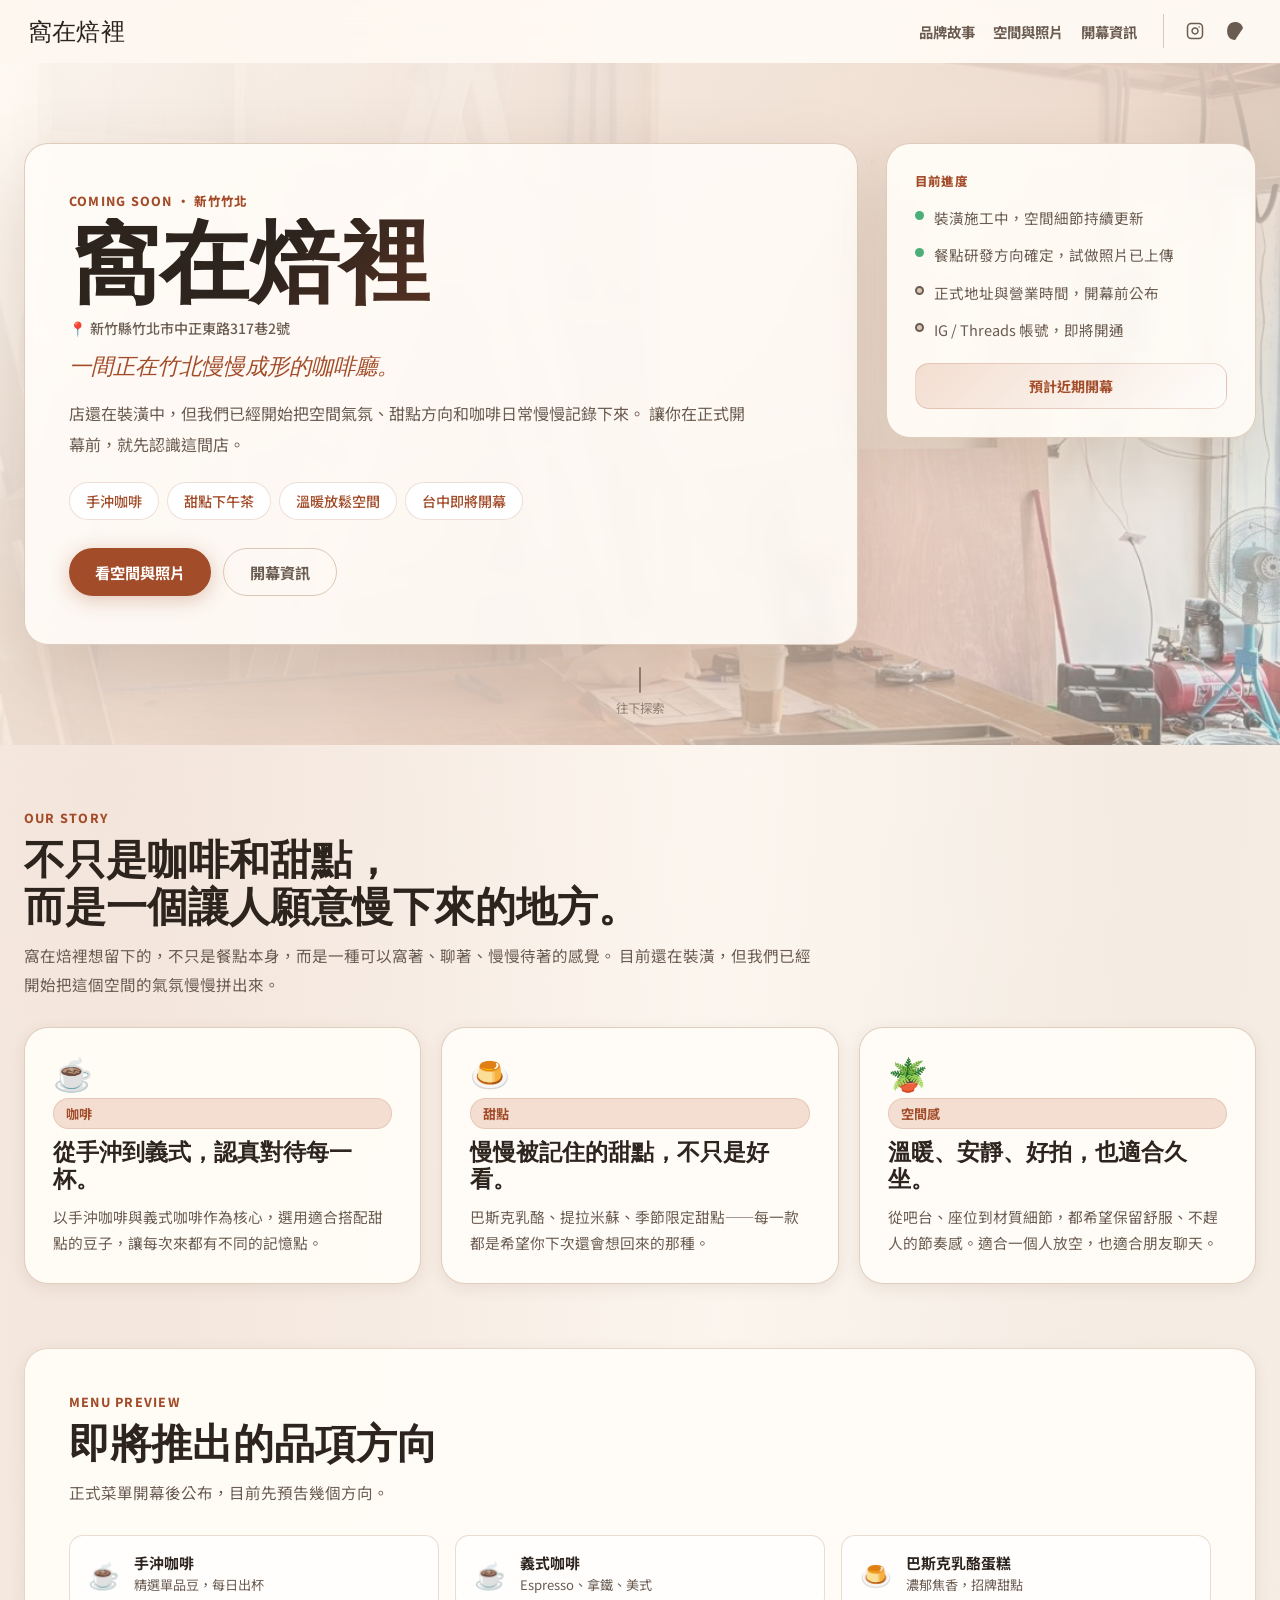
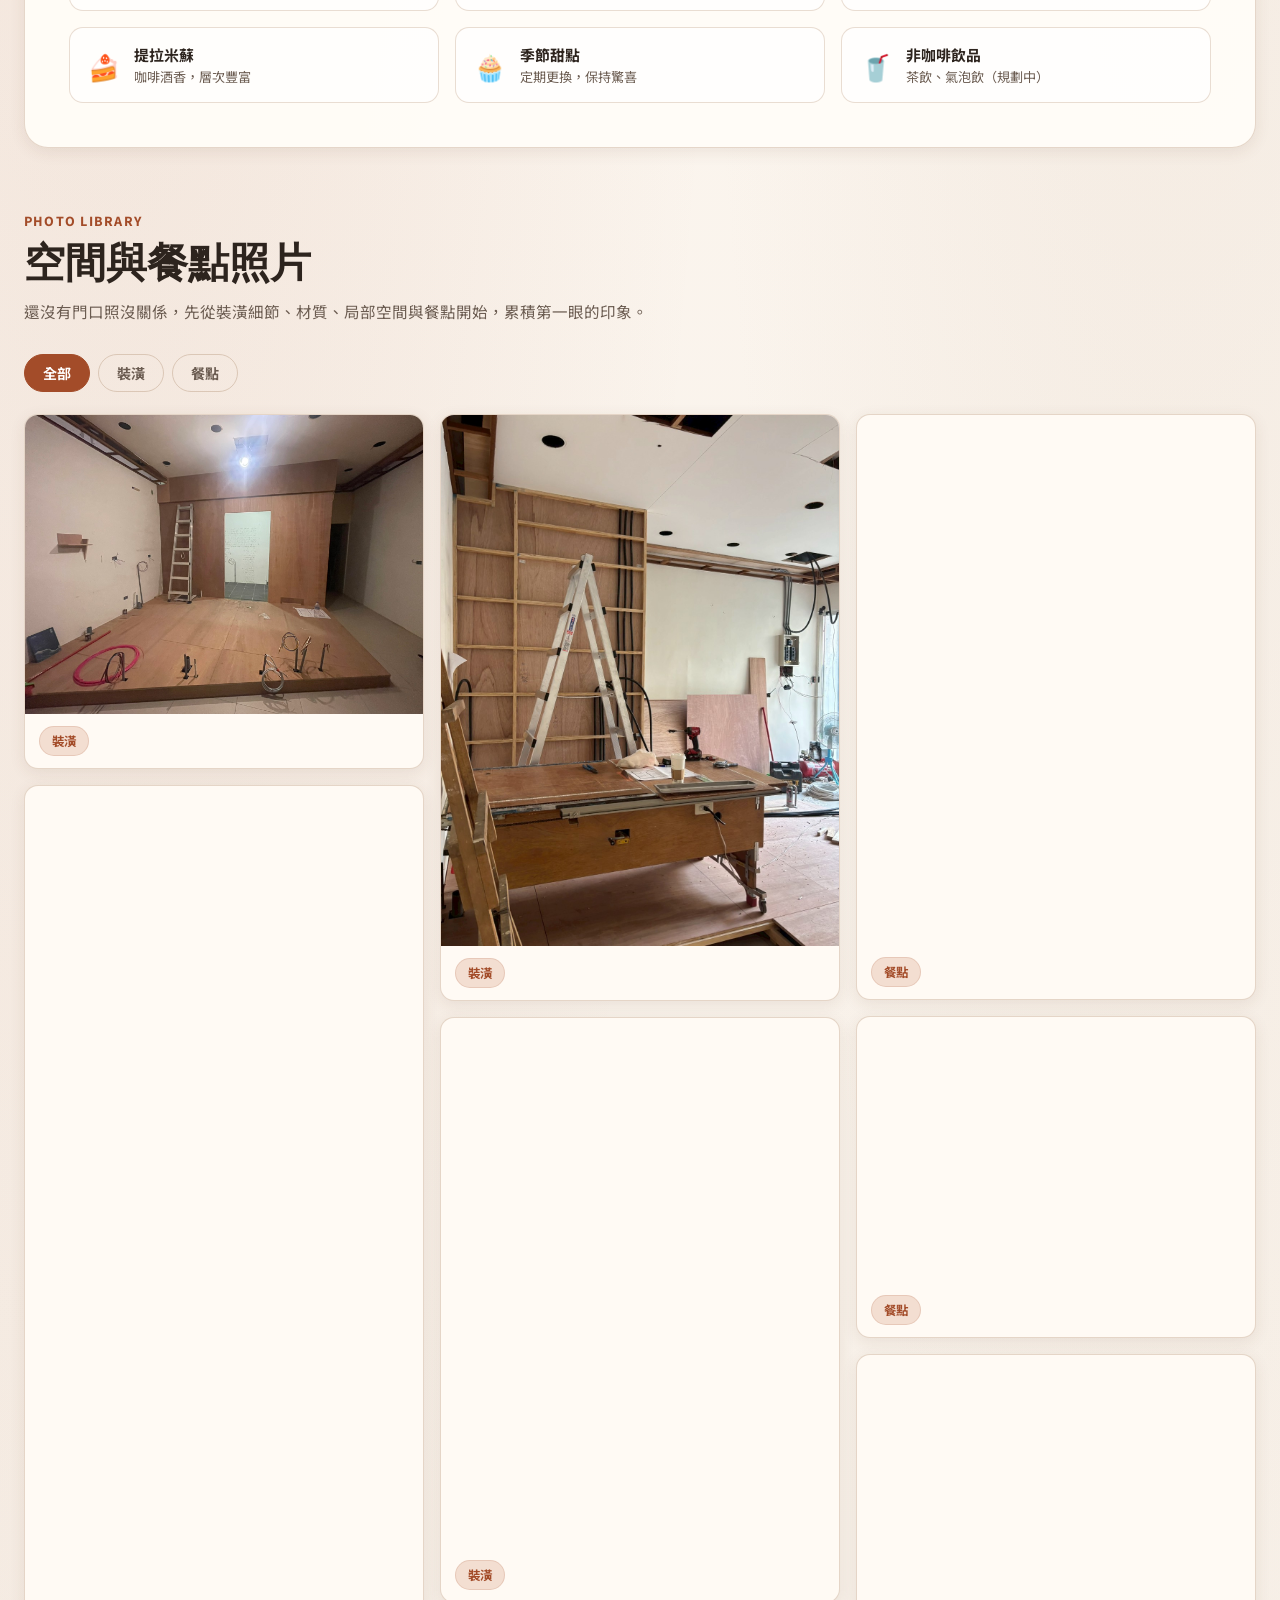
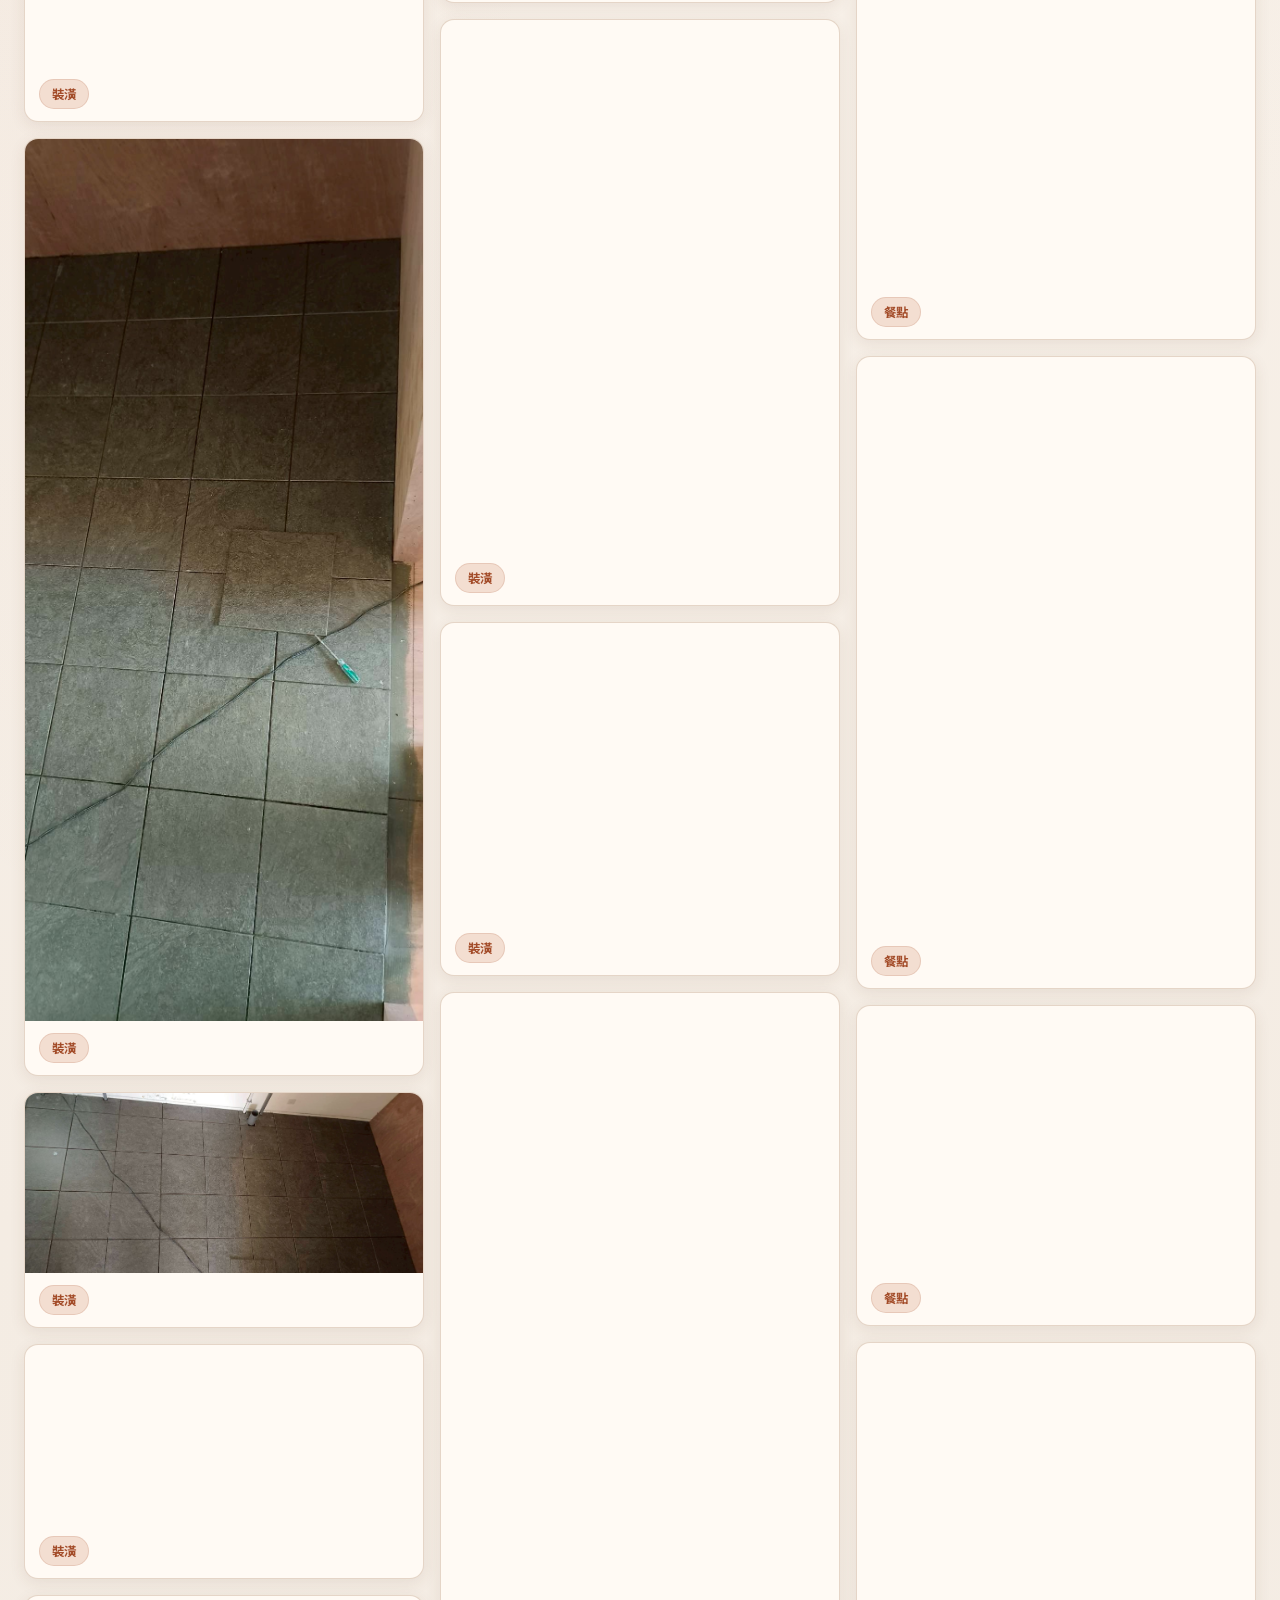
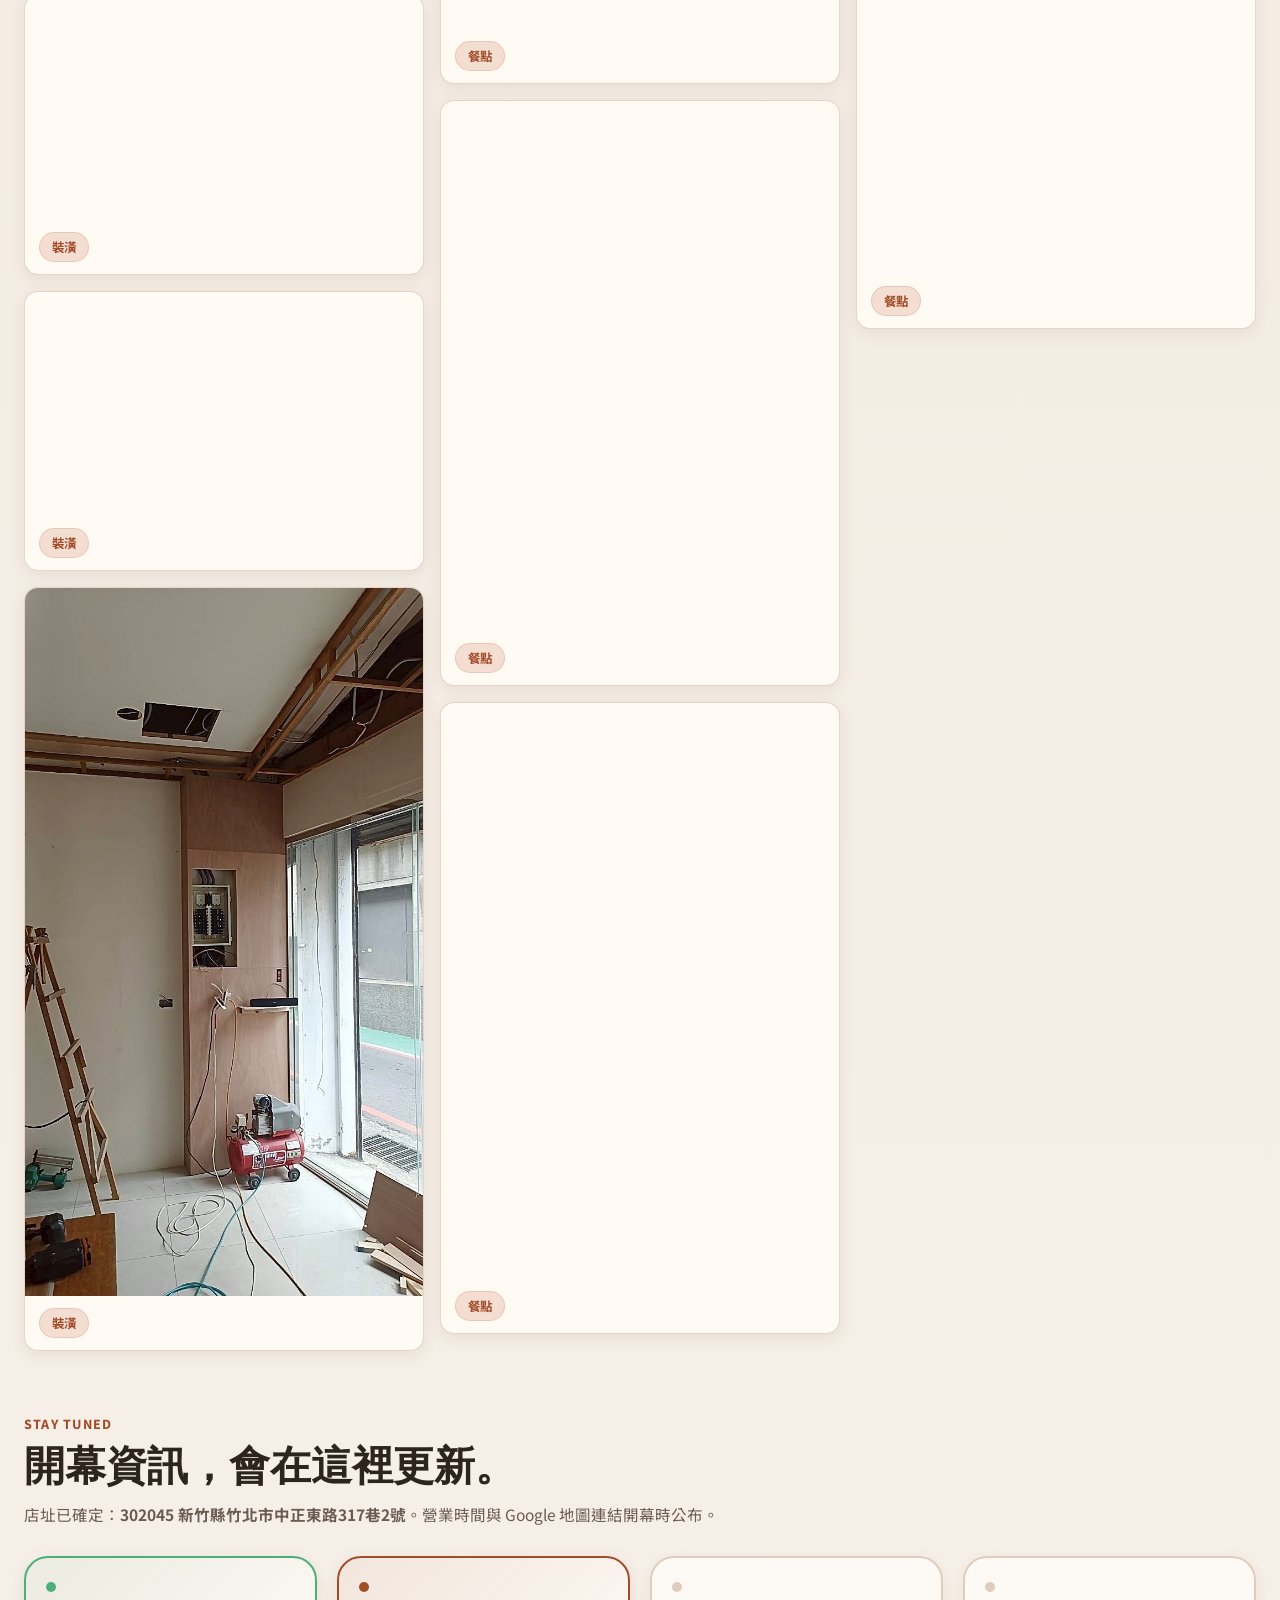
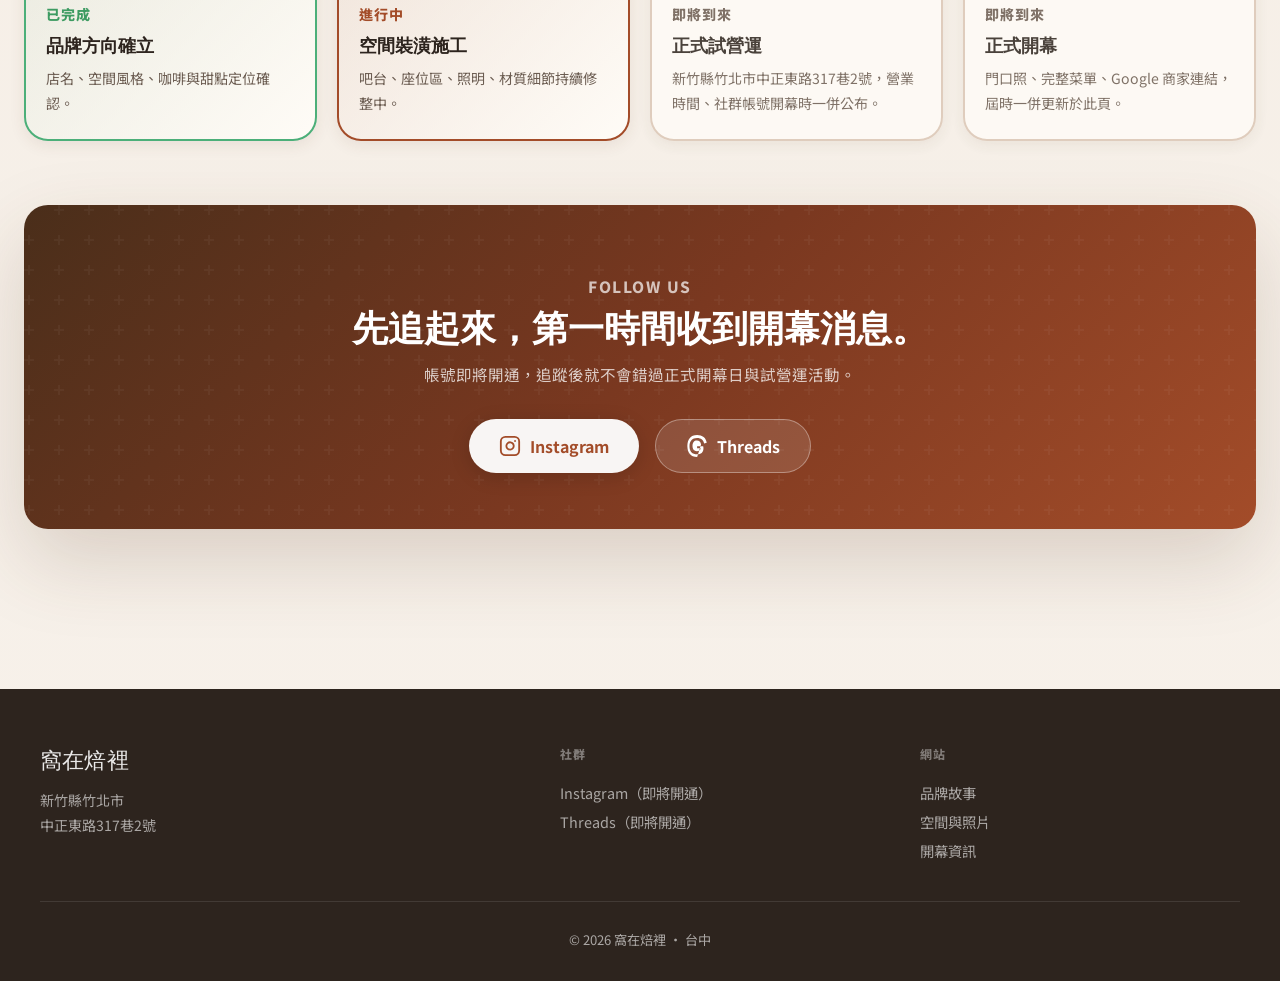
==== index.html @ 1801eaae "feat: 窩在焙裡品牌首頁升級 — 竹北地址、照片優化" ====
<!doctype html>
<html lang="zh-Hant">
<head>
  <meta charset="UTF-8">
  <meta name="viewport" content="width=device-width, initial-scale=1.0">
  <title>窩在焙裡｜竹北即將開幕咖啡廳</title>
  <meta name="description" content="窩在焙裡是新竹竹北即將開幕的咖啡廳，主打溫暖放鬆的空間、手沖咖啡與甜點日常。目前店還在裝潢中，歡迎提前認識這間正在慢慢成形的店。">
  <meta name="keywords" content="窩在焙裡, 竹北咖啡廳, 竹北甜點, 竹北下午茶, 新竹咖啡廳, 即將開幕咖啡廳, 竹北手沖">
  <meta property="og:title" content="窩在焙裡｜竹北即將開幕咖啡廳">
  <meta property="og:description" content="一間正在慢慢成形的咖啡廳。先從空間、甜點與咖啡日常開始，和大家見面。">
  <meta property="og:type" content="website">
  <meta property="og:locale" content="zh_TW">
  <meta property="og:image" content="咖啡廳照片/裝潢/S__25042946.jpg">
  <link rel="preconnect" href="https://fonts.googleapis.com">
  <link rel="preconnect" href="https://fonts.gstatic.com" crossorigin>
  <link href="https://fonts.googleapis.com/css2?family=Noto+Sans+TC:wght@300;400;500;700;800&family=DM+Serif+Display:ital@0;1&display=swap" rel="stylesheet">
  <link rel="stylesheet" href="site.css">
  <script type="application/ld+json">
    {
      "@context": "https://schema.org",
      "@type": "CafeOrCoffeeShop",
      "name": "窩在焙裡",
      "description": "窩在焙裡是新竹竹北即將開幕的咖啡廳，主打溫暖、好拍、適合慢慢坐下來的空間。",
      "servesCuisine": ["Coffee", "Dessert"],
      "address": {
        "@type": "PostalAddress",
        "streetAddress": "中正東路317巷2號",
        "addressLocality": "竹北市",
        "addressRegion": "新竹縣",
        "postalCode": "302045",
        "addressCountry": "TW"
      },
      "sameAs": []
    }
  </script>
</head>
<body>
  <!-- ─── TOPBAR ─── -->
  <header class="topbar" id="topbar">
    <a class="brand-mark" href="index.html">窩在焙裡</a>
    <nav class="topnav">
      <a href="#story">品牌故事</a>
      <a href="#gallery">空間與照片</a>
      <a href="#visit">開幕資訊</a>
      <div class="topnav-social">
        <a href="#" class="social-icon-link" aria-label="Instagram" title="Instagram（即將上線）">
          <svg xmlns="http://www.w3.org/2000/svg" width="18" height="18" viewBox="0 0 24 24" fill="none" stroke="currentColor" stroke-width="2" stroke-linecap="round" stroke-linejoin="round"><rect x="2" y="2" width="20" height="20" rx="5" ry="5"></rect><path d="M16 11.37A4 4 0 1 1 12.63 8 4 4 0 0 1 16 11.37z"></path><line x1="17.5" y1="6.5" x2="17.51" y2="6.5"></line></svg>
        </a>
        <a href="#" class="social-icon-link" aria-label="Threads" title="Threads（即將上線）">
          <svg xmlns="http://www.w3.org/2000/svg" width="18" height="18" viewBox="0 0 24 24" fill="currentColor"><path d="M12.186 24h-.007c-3.581-.024-6.334-1.205-8.184-3.509C2.35 18.44 1.5 15.586 1.473 12.01v-.017c.027-3.579.877-6.433 2.522-8.483C5.845 1.205 8.6.024 12.18 0h.014c2.746.018 5.1.787 6.99 2.28 1.811 1.432 2.963 3.479 3.426 6.086l-2.volatility.86c-.36-1.89-1.167-3.353-2.402-4.352-1.32-1.063-3.08-1.612-5.23-1.626-2.714.018-4.814.809-6.24 2.353-1.376 1.488-2.085 3.694-2.108 6.554v.014c.023 2.86.732 5.066 2.108 6.555 1.426 1.544 3.526 2.335 6.24 2.353 2.158-.019 3.788-.533 4.975-1.57 1.301-1.133 1.953-2.855 1.94-5.117v-.015c-.007-.802-.11-1.548-.306-2.22h-6.609v2.384h3.935c-.168 1.04-.64 1.83-1.38 2.337-.74.506-1.697.763-2.843.763-1.524 0-2.706-.496-3.517-1.474-.81-.978-1.22-2.428-1.22-4.31s.41-3.332 1.22-4.31c.811-.978 1.993-1.474 3.517-1.474 1.298 0 2.35.37 3.129 1.1.776.728 1.267 1.772 1.467 3.112z"/></svg>
        </a>
      </div>
    </nav>
  </header>

  <main class="page">

    <!-- ─── HERO ─── -->
    <section class="hero" id="hero">
      <div class="hero-bg-image" aria-hidden="true"></div>
      <div class="hero-inner">
        <div class="hero-copy fade-in">
          <p class="eyebrow">Coming Soon · 新竹竹北</p>
          <h1>窩在焙裡</h1>
          <div class="hero-address">📍 新竹縣竹北市中正東路317巷2號</div>
          <p class="hero-tagline">一間正在竹北慢慢成形的咖啡廳。</p>
          <p class="intro">
            店還在裝潢中，但我們已經開始把空間氣氛、甜點方向和咖啡日常慢慢記錄下來。
            讓你在正式開幕前，就先認識這間店。
          </p>
          <div class="hero-badges">
            <span>手沖咖啡</span>
            <span>甜點下午茶</span>
            <span>溫暖放鬆空間</span>
            <span>台中即將開幕</span>
          </div>
          <div class="hero-cta">
            <a href="#gallery" class="btn-primary">看空間與照片</a>
            <a href="#visit" class="btn-ghost">開幕資訊</a>
          </div>
        </div>
        <aside class="hero-panel fade-in delay-1">
          <p class="panel-label">目前進度</p>
          <ul class="status-list">
            <li>
              <span class="status-dot active"></span>
              <span>裝潢施工中，空間細節持續更新</span>
            </li>
            <li>
              <span class="status-dot active"></span>
              <span>餐點研發方向確定，試做照片已上傳</span>
            </li>
            <li>
              <span class="status-dot pending"></span>
              <span>正式地址與營業時間，開幕前公布</span>
            </li>
            <li>
              <span class="status-dot pending"></span>
              <span>IG / Threads 帳號，即將開通</span>
            </li>
          </ul>
          <div class="opening-badge">預計近期開幕</div>
        </aside>
      </div>
      <div class="hero-scroll-hint" aria-hidden="true">
        <span></span>往下探索
      </div>
    </section>

    <!-- ─── STORY ─── -->
    <section id="story" class="section-block">
      <div class="section-heading reveal">
        <p class="eyebrow">Our Story</p>
        <h2>不只是咖啡和甜點，<br>而是一個讓人願意慢下來的地方。</h2>
        <p class="section-desc">
          窩在焙裡想留下的，不只是餐點本身，而是一種可以窩著、聊著、慢慢待著的感覺。
          目前還在裝潢，但我們已經開始把這個空間的氣氛慢慢拼出來。
        </p>
      </div>
      <div class="story-grid">
        <article class="card feature-card reveal">
          <div class="card-icon">☕</div>
          <span class="card-tag">咖啡</span>
          <h3>從手沖到義式，認真對待每一杯。</h3>
          <p>以手沖咖啡與義式咖啡作為核心，選用適合搭配甜點的豆子，讓每次來都有不同的記憶點。</p>
        </article>
        <article class="card feature-card reveal delay-1">
          <div class="card-icon">🍮</div>
          <span class="card-tag">甜點</span>
          <h3>慢慢被記住的甜點，不只是好看。</h3>
          <p>巴斯克乳酪、提拉米蘇、季節限定甜點——每一款都是希望你下次還會想回來的那種。</p>
        </article>
        <article class="card feature-card reveal delay-2">
          <div class="card-icon">🪴</div>
          <span class="card-tag">空間感</span>
          <h3>溫暖、安靜、好拍，也適合久坐。</h3>
          <p>從吧台、座位到材質細節，都希望保留舒服、不趕人的節奏感。適合一個人放空，也適合朋友聊天。</p>
        </article>
      </div>
    </section>

    <!-- ─── MENU PREVIEW ─── -->
    <section class="section-block menu-preview-section reveal">
      <div class="section-heading">
        <p class="eyebrow">Menu Preview</p>
        <h2>即將推出的品項方向</h2>
        <p class="section-desc">正式菜單開幕後公布，目前先預告幾個方向。</p>
      </div>
      <div class="menu-grid">
        <div class="menu-item reveal">
          <div class="menu-emoji">☕</div>
          <div>
            <p class="menu-name">手沖咖啡</p>
            <p class="menu-desc">精選單品豆，每日出杯</p>
          </div>
        </div>
        <div class="menu-item reveal delay-1">
          <div class="menu-emoji">☕</div>
          <div>
            <p class="menu-name">義式咖啡</p>
            <p class="menu-desc">Espresso、拿鐵、美式</p>
          </div>
        </div>
        <div class="menu-item reveal delay-2">
          <div class="menu-emoji">🍮</div>
          <div>
            <p class="menu-name">巴斯克乳酪蛋糕</p>
            <p class="menu-desc">濃郁焦香，招牌甜點</p>
          </div>
        </div>
        <div class="menu-item reveal">
          <div class="menu-emoji">🍰</div>
          <div>
            <p class="menu-name">提拉米蘇</p>
            <p class="menu-desc">咖啡酒香，層次豐富</p>
          </div>
        </div>
        <div class="menu-item reveal delay-1">
          <div class="menu-emoji">🧁</div>
          <div>
            <p class="menu-name">季節甜點</p>
            <p class="menu-desc">定期更換，保持驚喜</p>
          </div>
        </div>
        <div class="menu-item reveal delay-2">
          <div class="menu-emoji">🥤</div>
          <div>
            <p class="menu-name">非咖啡飲品</p>
            <p class="menu-desc">茶飲、氣泡飲（規劃中）</p>
          </div>
        </div>
      </div>
    </section>

    <!-- ─── GALLERY ─── -->
    <section id="gallery" class="gallery-section">
      <div class="section-heading reveal">
        <p class="eyebrow">Photo Library</p>
        <h2>空間與餐點照片</h2>
        <p class="section-desc">
          還沒有門口照沒關係，先從裝潢細節、材質、局部空間與餐點開始，累積第一眼的印象。
        </p>
      </div>
      <div class="gallery-filter reveal">
        <button class="filter-btn active" data-filter="all">全部</button>
        <button class="filter-btn" data-filter="裝潢">裝潢</button>
        <button class="filter-btn" data-filter="餐點">餐點</button>
      </div>
      <div id="gallery-grid" class="gallery-masonry"></div>
    </section>

    <!-- ─── VISIT / OPENING INFO ─── -->
    <section id="visit" class="section-block">
      <div class="section-heading reveal">
        <p class="eyebrow">Stay Tuned</p>
        <h2>開幕資訊，會在這裡更新。</h2>
        <p class="section-desc">店址已確定：<strong>302045 新竹縣竹北市中正東路317巷2號</strong>。營業時間與 Google 地圖連結開幕時公布。</p>
      </div>
      <div class="timeline-grid">
        <div class="timeline-card done reveal">
          <div class="tl-dot"></div>
          <div class="tl-body">
            <p class="tl-label">已完成</p>
            <h4>品牌方向確立</h4>
            <p>店名、空間風格、咖啡與甜點定位確認。</p>
          </div>
        </div>
        <div class="timeline-card active reveal delay-1">
          <div class="tl-dot"></div>
          <div class="tl-body">
            <p class="tl-label">進行中</p>
            <h4>空間裝潢施工</h4>
            <p>吧台、座位區、照明、材質細節持續修整中。</p>
          </div>
        </div>
        <div class="timeline-card pending reveal delay-2">
          <div class="tl-dot"></div>
          <div class="tl-body">
            <p class="tl-label">即將到來</p>
            <h4>正式試營運</h4>
            <p>新竹縣竹北市中正東路317巷2號，營業時間、社群帳號開幕時一併公布。</p>
          </div>
        </div>
        <div class="timeline-card pending reveal delay-2">
          <div class="tl-dot"></div>
          <div class="tl-body">
            <p class="tl-label">即將到來</p>
            <h4>正式開幕</h4>
            <p>門口照、完整菜單、Google 商家連結，屆時一併更新於此頁。</p>
          </div>
        </div>
      </div>
    </section>

    <!-- ─── SOCIAL CTA ─── -->
    <section class="social-section reveal">
      <div class="social-cta-card">
        <p class="eyebrow">Follow Us</p>
        <h2>先追起來，第一時間收到開幕消息。</h2>
        <p>帳號即將開通，追蹤後就不會錯過正式開幕日與試營運活動。</p>
        <div class="social-buttons">
          <a href="#" class="social-btn ig-btn">
            <svg xmlns="http://www.w3.org/2000/svg" width="22" height="22" viewBox="0 0 24 24" fill="none" stroke="currentColor" stroke-width="2" stroke-linecap="round" stroke-linejoin="round"><rect x="2" y="2" width="20" height="20" rx="5" ry="5"></rect><path d="M16 11.37A4 4 0 1 1 12.63 8 4 4 0 0 1 16 11.37z"></path><line x1="17.5" y1="6.5" x2="17.51" y2="6.5"></line></svg>
            Instagram
          </a>
          <a href="#" class="social-btn threads-btn">
            <svg xmlns="http://www.w3.org/2000/svg" width="22" height="22" viewBox="0 0 24 24" fill="currentColor"><path d="M12.186 24h-.007c-3.581-.024-6.334-1.205-8.184-3.509C2.35 18.44 1.5 15.586 1.473 12.01v-.017c.027-3.579.877-6.433 2.522-8.483C5.845 1.205 8.6.024 12.18 0h.014c2.746.018 5.1.787 6.99 2.28 1.811 1.432 2.963 3.479 3.426 6.086l-2.86.86c-.36-1.89-1.167-3.353-2.402-4.352-1.32-1.063-3.08-1.612-5.23-1.626-2.714.018-4.814.809-6.24 2.353-1.376 1.488-2.085 3.694-2.108 6.554v.014c.023 2.86.732 5.066 2.108 6.555 1.426 1.544 3.526 2.335 6.24 2.353 2.158-.019 3.788-.533 4.975-1.57 1.301-1.133 1.953-2.855 1.94-5.117v-.015c-.007-.802-.11-1.548-.306-2.22h-6.609v2.384h3.935c-.168 1.04-.64 1.83-1.38 2.337-.74.506-1.697.763-2.843.763-1.524 0-2.706-.496-3.517-1.474-.81-.978-1.22-2.428-1.22-4.31s.41-3.332 1.22-4.31c.811-.978 1.993-1.474 3.517-1.474 1.298 0 2.35.37 3.129 1.1.776.728 1.267 1.772 1.467 3.112z"/></svg>
            Threads
          </a>
        </div>
      </div>
    </section>

  </main>

  <!-- ─── FOOTER ─── -->
  <footer class="site-footer">
    <div class="footer-inner">
      <div class="footer-brand">
        <a class="brand-mark" href="index.html">窩在焙裡</a>
        <p>新竹縣竹北市<br>中正東路317巷2號</p>
      </div>
      <div class="footer-links">
        <p class="footer-label">社群</p>
        <a href="#">Instagram（即將開通）</a>
        <a href="#">Threads（即將開通）</a>
      </div>
      <div class="footer-links">
        <p class="footer-label">網站</p>
        <a href="#story">品牌故事</a>
        <a href="#gallery">空間與照片</a>
        <a href="#visit">開幕資訊</a>
      </div>
    </div>
    <div class="footer-bottom">
      <p>© 2026 窩在焙裡 · 台中</p>
    </div>
  </footer>

  <script src="site.js"></script>
</body>
</html>
---- site.css ----
/* ═══════════════════════════════════════
   窩在焙裡 — site.css
   品牌首頁專用樣式（不共用於 planner）
═══════════════════════════════════════ */

:root {
  --bg: #f7f1ea;
  --paper: rgba(255, 252, 247, 0.97);
  --paper-strong: #fffaf4;
  --ink: #2d241e;
  --muted: #6b5c51;
  --line: #dbc7b6;
  --accent: #a34c29;
  --accent-soft: #f3ded1;
  --accent-mid: #c46b45;
  --warm-dark: #4a2e1a;
  --shadow-sm: 0 4px 16px rgba(88, 58, 32, 0.09);
  --shadow: 0 20px 60px rgba(88, 58, 32, 0.13);
  --shadow-lg: 0 32px 80px rgba(88, 58, 32, 0.18);
  --radius: 24px;
  --radius-sm: 14px;
  --transition: 0.3s ease;
}

/* ── Reset ── */
*, *::before, *::after { box-sizing: border-box; }
html { scroll-behavior: smooth; }
body {
  margin: 0;
  color: var(--ink);
  font-family: "Noto Sans TC", sans-serif;
  background:
    radial-gradient(ellipse at 8% 0%, rgba(163, 76, 41, 0.13) 0%, transparent 40%),
    radial-gradient(ellipse at 92% 8%, rgba(219, 199, 182, 0.28) 0%, transparent 30%),
    linear-gradient(180deg, #fffaf4 0%, #f4ece3 60%, var(--bg) 100%);
  min-height: 100vh;
}
img { display: block; max-width: 100%; }
h1, h2, h3, h4, p, ul { margin: 0; }
ul { padding-left: 1.2rem; }
a { transition: color var(--transition); }

/* ── Animations ── */
@keyframes fadeUp {
  from { opacity: 0; transform: translateY(28px); }
  to   { opacity: 1; transform: translateY(0); }
}
@keyframes scrollBounce {
  0%, 100% { transform: translateY(0); }
  50%       { transform: translateY(6px); }
}
@keyframes pulse-dot {
  0%, 100% { opacity: 1; transform: scale(1); }
  50%       { opacity: 0.5; transform: scale(0.8); }
}

.fade-in { animation: fadeUp 0.8s ease both; }
.delay-1 { animation-delay: 0.15s; }
.delay-2 { animation-delay: 0.3s; }

.reveal {
  opacity: 0;
  transform: translateY(24px);
  transition: opacity 0.65s ease, transform 0.65s ease;
}
.reveal.visible {
  opacity: 1;
  transform: translateY(0);
}

/* ── TOPBAR ── */
.topbar {
  position: sticky;
  top: 0;
  z-index: 100;
  display: flex;
  align-items: center;
  justify-content: space-between;
  gap: 16px;
  padding: 14px 28px;
  background: rgba(255, 250, 244, 0.85);
  backdrop-filter: blur(14px);
  -webkit-backdrop-filter: blur(14px);
  border-bottom: 1px solid transparent;
  transition: border-color var(--transition), box-shadow var(--transition);
}
.topbar.scrolled {
  border-color: var(--line);
  box-shadow: var(--shadow-sm);
}

.brand-mark {
  color: var(--ink);
  text-decoration: none;
  font-family: "DM Serif Display", serif;
  font-size: 1.5rem;
  letter-spacing: 0.01em;
  flex-shrink: 0;
}

.topnav {
  display: flex;
  align-items: center;
  flex-wrap: wrap;
  gap: 4px 18px;
}
.topnav > a {
  color: var(--muted);
  text-decoration: none;
  font-size: 0.9rem;
  font-weight: 700;
  padding: 4px 0;
  position: relative;
}
.topnav > a::after {
  content: "";
  position: absolute;
  bottom: 0; left: 0;
  width: 0; height: 2px;
  background: var(--accent);
  border-radius: 2px;
  transition: width 0.25s ease;
}
.topnav > a:hover { color: var(--accent); }
.topnav > a:hover::after { width: 100%; }

.topnav-social {
  display: flex;
  gap: 6px;
  margin-left: 8px;
  padding-left: 14px;
  border-left: 1px solid var(--line);
}
.social-icon-link {
  display: flex;
  align-items: center;
  justify-content: center;
  width: 34px; height: 34px;
  border-radius: 50%;
  color: var(--muted);
  background: transparent;
  transition: background var(--transition), color var(--transition);
}
.social-icon-link:hover {
  background: var(--accent-soft);
  color: var(--accent);
}

/* ── PAGE WRAPPER (below sticky topbar) ── */
.page {
  max-width: 1380px;
  margin: 0 auto;
  padding: 0 24px 80px;
}

/* ── HERO ── */
.hero {
  position: relative;
  margin: 0 -24px;
  padding: 80px 24px 100px;
  overflow: hidden;
}
.hero-bg-image {
  position: absolute;
  inset: 0;
  background:
    linear-gradient(135deg, rgba(255,250,244,0.96) 0%, rgba(243,222,209,0.88) 60%, rgba(219,199,182,0.3) 100%),
    url("咖啡廳照片/裝潢/LINE_ALBUM_20260404現場照片_260423_17.jpg") center/cover no-repeat;
  z-index: 0;
}
.hero-inner {
  position: relative;
  z-index: 1;
  max-width: 1332px;
  margin: 0 auto;
  display: grid;
  grid-template-columns: minmax(0, 1.6fr) 370px;
  gap: 28px;
  align-items: start;
}
.hero-copy {
  padding: 48px 44px;
  background: rgba(255, 252, 247, 0.88);
  border: 1px solid rgba(219, 199, 182, 0.9);
  border-radius: var(--radius);
  box-shadow: var(--shadow-lg);
  backdrop-filter: blur(8px);
}
.hero-copy h1 {
  font-family: "DM Serif Display", serif;
  font-size: clamp(3.4rem, 7vw, 6.2rem);
  line-height: 1;
  margin-top: 8px;
  background: linear-gradient(135deg, var(--ink) 30%, var(--accent) 100%);
  -webkit-background-clip: text;
  -webkit-text-fill-color: transparent;
  background-clip: text;
}
.hero-address {
  display: inline-flex;
  align-items: center;
  gap: 4px;
  margin-top: 10px;
  font-size: 0.88rem;
  color: var(--muted);
  font-weight: 500;
}
.hero-tagline {
  margin-top: 12px;
  font-family: "DM Serif Display", serif;
  font-style: italic;
  font-size: clamp(1.1rem, 2vw, 1.4rem);
  color: var(--accent);
}
.intro {
  max-width: 680px;
  margin-top: 16px;
  color: var(--muted);
  line-height: 1.95;
  font-size: 1rem;
}
.hero-badges {
  display: flex;
  flex-wrap: wrap;
  gap: 8px;
  margin-top: 22px;
}
.hero-badges span {
  padding: 8px 16px;
  border-radius: 999px;
  background: rgba(255, 255, 255, 0.9);
  border: 1px solid rgba(163, 76, 41, 0.18);
  font-size: 0.88rem;
  font-weight: 500;
  color: var(--accent);
}
.hero-cta {
  display: flex;
  gap: 12px;
  margin-top: 28px;
  flex-wrap: wrap;
}
.btn-primary {
  display: inline-flex;
  align-items: center;
  gap: 6px;
  padding: 12px 26px;
  border-radius: 999px;
  background: var(--accent);
  color: #fff;
  font-weight: 700;
  font-size: 0.95rem;
  text-decoration: none;
  transition: background var(--transition), transform var(--transition), box-shadow var(--transition);
  box-shadow: 0 4px 20px rgba(163, 76, 41, 0.3);
}
.btn-primary:hover {
  background: var(--warm-dark);
  transform: translateY(-1px);
  box-shadow: 0 8px 28px rgba(163, 76, 41, 0.35);
}
.btn-ghost {
  display: inline-flex;
  align-items: center;
  padding: 12px 26px;
  border-radius: 999px;
  border: 1.5px solid var(--line);
  color: var(--muted);
  font-weight: 700;
  font-size: 0.95rem;
  text-decoration: none;
  transition: border-color var(--transition), color var(--transition), background var(--transition);
}
.btn-ghost:hover {
  border-color: var(--accent);
  color: var(--accent);
  background: var(--accent-soft);
}

/* Hero Panel */
.hero-panel {
  padding: 28px;
  background: rgba(255, 252, 247, 0.92);
  border: 1px solid rgba(219, 199, 182, 0.9);
  border-radius: var(--radius);
  box-shadow: var(--shadow);
  backdrop-filter: blur(8px);
}
.panel-label {
  font-size: 0.78rem;
  font-weight: 800;
  letter-spacing: 0.1em;
  text-transform: uppercase;
  color: var(--accent);
  margin-bottom: 16px;
}
.status-list {
  list-style: none;
  padding: 0;
  display: grid;
  gap: 14px;
}
.status-list li {
  display: flex;
  align-items: flex-start;
  gap: 10px;
  font-size: 0.91rem;
  color: var(--muted);
  line-height: 1.6;
}
.status-dot {
  display: block;
  flex-shrink: 0;
  width: 9px; height: 9px;
  border-radius: 50%;
  margin-top: 5px;
}
.status-dot.active {
  background: #4caf79;
  animation: pulse-dot 2s ease infinite;
}
.status-dot.pending {
  background: var(--line);
  border: 2px solid var(--muted);
  width: 9px; height: 9px;
}
.opening-badge {
  margin-top: 22px;
  padding: 12px 16px;
  border-radius: var(--radius-sm);
  background: linear-gradient(135deg, var(--accent-soft), rgba(255,255,255,0.6));
  border: 1px solid rgba(163,76,41,0.2);
  font-size: 0.88rem;
  font-weight: 700;
  color: var(--accent);
  text-align: center;
}

/* Hero scroll hint */
.hero-scroll-hint {
  position: absolute;
  bottom: 28px;
  left: 50%;
  transform: translateX(-50%);
  z-index: 2;
  display: flex;
  flex-direction: column;
  align-items: center;
  gap: 6px;
  font-size: 0.78rem;
  color: var(--muted);
  opacity: 0.7;
}
.hero-scroll-hint span {
  display: block;
  width: 1.5px;
  height: 26px;
  background: var(--muted);
  border-radius: 2px;
  animation: scrollBounce 1.6s ease infinite;
}

/* ── SECTION COMMONS ── */
.section-block {
  margin-top: 64px;
}
.section-heading {
  display: grid;
  gap: 10px;
  margin-bottom: 28px;
  max-width: 800px;
}
.eyebrow {
  font-size: 0.78rem;
  font-weight: 800;
  letter-spacing: 0.1em;
  text-transform: uppercase;
  color: var(--accent);
}
h2 {
  font-family: "DM Serif Display", serif;
  font-size: clamp(1.8rem, 3.2vw, 2.8rem);
  line-height: 1.15;
  color: var(--ink);
}
.section-desc {
  color: var(--muted);
  line-height: 1.85;
  font-size: 0.97rem;
}

/* ── STORY GRID ── */
.story-grid {
  display: grid;
  grid-template-columns: repeat(3, minmax(0, 1fr));
  gap: 20px;
}
.card {
  border: 1px solid rgba(219, 199, 182, 0.85);
  border-radius: var(--radius);
  background: var(--paper);
  box-shadow: var(--shadow-sm);
}
.feature-card {
  padding: 28px;
  display: grid;
  gap: 10px;
  transition: transform var(--transition), box-shadow var(--transition);
}
.feature-card:hover {
  transform: translateY(-4px);
  box-shadow: var(--shadow);
}
.card-icon {
  font-size: 2rem;
  line-height: 1;
}
.card-tag {
  display: inline-block;
  padding: 5px 12px;
  border-radius: 999px;
  background: var(--accent-soft);
  border: 1px solid rgba(163, 76, 41, 0.15);
  font-size: 0.82rem;
  font-weight: 700;
  color: var(--accent);
}
.feature-card h3 {
  font-family: "DM Serif Display", serif;
  font-size: clamp(1.2rem, 1.8vw, 1.5rem);
  line-height: 1.2;
  color: var(--ink);
}
.feature-card p {
  color: var(--muted);
  line-height: 1.75;
  font-size: 0.92rem;
}

/* ── MENU PREVIEW ── */
.menu-preview-section {
  background: var(--paper);
  border: 1px solid rgba(219, 199, 182, 0.7);
  border-radius: var(--radius);
  padding: 44px;
  box-shadow: var(--shadow-sm);
}
.menu-grid {
  display: grid;
  grid-template-columns: repeat(3, minmax(0, 1fr));
  gap: 16px;
  margin-top: 4px;
}
.menu-item {
  display: flex;
  align-items: center;
  gap: 14px;
  padding: 16px 18px;
  border-radius: var(--radius-sm);
  background: rgba(255,255,255,0.7);
  border: 1px solid rgba(219,199,182,0.6);
  transition: background var(--transition), border-color var(--transition), transform var(--transition);
}
.menu-item:hover {
  background: var(--accent-soft);
  border-color: rgba(163,76,41,0.2);
  transform: translateY(-2px);
}
.menu-emoji { font-size: 1.6rem; flex-shrink: 0; }
.menu-name {
  font-weight: 700;
  font-size: 0.93rem;
  color: var(--ink);
}
.menu-desc {
  font-size: 0.82rem;
  color: var(--muted);
  margin-top: 2px;
}

/* ── GALLERY ── */
.gallery-section { margin-top: 64px; }
.gallery-filter {
  display: flex;
  gap: 8px;
  margin-bottom: 22px;
}
.filter-btn {
  padding: 8px 18px;
  border-radius: 999px;
  border: 1.5px solid var(--line);
  background: transparent;
  font-size: 0.88rem;
  font-weight: 700;
  color: var(--muted);
  cursor: pointer;
  font-family: inherit;
  transition: all var(--transition);
}
.filter-btn:hover { border-color: var(--accent); color: var(--accent); }
.filter-btn.active {
  background: var(--accent);
  border-color: var(--accent);
  color: #fff;
}

/* Masonry columns */
.gallery-masonry {
  columns: 3;
  column-gap: 16px;
}
.gallery-card {
  break-inside: avoid;
  margin-bottom: 16px;
  border-radius: var(--radius-sm);
  overflow: hidden;
  border: 1px solid rgba(219,199,182,0.7);
  background: var(--paper-strong);
  box-shadow: var(--shadow-sm);
  cursor: pointer;
  transition: transform var(--transition), box-shadow var(--transition);
}
.gallery-card:hover {
  transform: translateY(-4px);
  box-shadow: var(--shadow);
}
.gallery-card img {
  width: 100%;
  display: block;
  object-fit: cover;
}
.gallery-copy {
  padding: 12px 14px;
  display: flex;
  align-items: center;
  gap: 8px;
}
.gallery-copy .card-tag { font-size: 0.78rem; }
.gallery-copy p {
  font-size: 0.8rem;
  color: var(--muted);
  white-space: nowrap;
  overflow: hidden;
  text-overflow: ellipsis;
}

/* ── OPENING TIMELINE ── */
.timeline-grid {
  display: grid;
  grid-template-columns: repeat(4, minmax(0, 1fr));
  gap: 20px;
  position: relative;
}
.timeline-card {
  position: relative;
  padding: 24px 20px;
  border-radius: var(--radius);
  background: var(--paper);
  border: 2px solid var(--line);
  box-shadow: var(--shadow-sm);
  transition: transform var(--transition), box-shadow var(--transition);
}
.timeline-card:hover {
  transform: translateY(-4px);
  box-shadow: var(--shadow);
}
.timeline-card.done {
  border-color: #4caf79;
  background: linear-gradient(135deg, rgba(76,175,121,0.06), var(--paper));
}
.timeline-card.active {
  border-color: var(--accent);
  background: linear-gradient(135deg, rgba(163,76,41,0.06), var(--paper));
}
.timeline-card.pending {
  border-color: var(--line);
  opacity: 0.85;
}
.tl-dot {
  width: 10px; height: 10px;
  border-radius: 50%;
  margin-bottom: 10px;
  background: var(--line);
}
.timeline-card.done .tl-dot { background: #4caf79; }
.timeline-card.active .tl-dot {
  background: var(--accent);
  animation: pulse-dot 2s ease infinite;
}
.tl-label {
  font-size: 0.75rem;
  font-weight: 800;
  letter-spacing: 0.08em;
  text-transform: uppercase;
  color: var(--muted);
  margin-bottom: 6px;
}
.timeline-card.done .tl-label { color: #3d9b62; }
.timeline-card.active .tl-label { color: var(--accent); }
.timeline-card h4 {
  font-family: "DM Serif Display", serif;
  font-size: 1.15rem;
  color: var(--ink);
  margin-bottom: 8px;
}
.timeline-card p {
  font-size: 0.88rem;
  color: var(--muted);
  line-height: 1.75;
}

/* ── SOCIAL CTA ── */
.social-section { margin-top: 64px; }
.social-cta-card {
  border-radius: var(--radius);
  padding: 56px 48px;
  background:
    linear-gradient(135deg, var(--warm-dark) 0%, #7a3820 50%, var(--accent) 100%);
  text-align: center;
  box-shadow: var(--shadow-lg);
  position: relative;
  overflow: hidden;
}
.social-cta-card::before {
  content: "";
  position: absolute;
  inset: 0;
  background: url("data:image/svg+xml,%3Csvg width='60' height='60' viewBox='0 0 60 60' xmlns='http://www.w3.org/2000/svg'%3E%3Cg fill='none' fill-rule='evenodd'%3E%3Cg fill='%23ffffff' fill-opacity='0.04'%3E%3Cpath d='M36 34v-4h-2v4h-4v2h4v4h2v-4h4v-2h-4zm0-30V0h-2v4h-4v2h4v4h2V6h4V4h-4zM6 34v-4H4v4H0v2h4v4h2v-4h4v-2H6zM6 4V0H4v4H0v2h4v4h2V6h4V4H6z'/%3E%3C/g%3E%3C/g%3E%3C/svg%3E");
  pointer-events: none;
}
.social-cta-card .eyebrow { color: rgba(255,255,255,0.7); }
.social-cta-card h2 {
  color: #fff;
  margin-top: 8px;
  font-size: clamp(1.6rem, 2.8vw, 2.4rem);
}
.social-cta-card p {
  color: rgba(255,255,255,0.75);
  margin-top: 12px;
  font-size: 0.97rem;
  line-height: 1.7;
}
.social-buttons {
  display: flex;
  justify-content: center;
  gap: 16px;
  margin-top: 32px;
  flex-wrap: wrap;
}
.social-btn {
  display: inline-flex;
  align-items: center;
  gap: 9px;
  padding: 14px 30px;
  border-radius: 999px;
  font-size: 1rem;
  font-weight: 700;
  text-decoration: none;
  transition: transform var(--transition), box-shadow var(--transition), background var(--transition);
}
.ig-btn {
  background: rgba(255,255,255,0.95);
  color: var(--accent);
  box-shadow: 0 4px 20px rgba(0,0,0,0.15);
}
.ig-btn:hover {
  background: #fff;
  transform: translateY(-2px);
  box-shadow: 0 8px 28px rgba(0,0,0,0.2);
}
.threads-btn {
  background: rgba(255,255,255,0.12);
  color: #fff;
  border: 1.5px solid rgba(255,255,255,0.35);
}
.threads-btn:hover {
  background: rgba(255,255,255,0.2);
  transform: translateY(-2px);
  border-color: rgba(255,255,255,0.6);
}

/* ── FOOTER ── */
.site-footer {
  background: var(--ink);
  color: rgba(255,255,255,0.6);
  margin-top: 80px;
  padding: 56px 40px 32px;
}
.footer-inner {
  max-width: 1380px;
  margin: 0 auto;
  display: grid;
  grid-template-columns: 1.5fr 1fr 1fr;
  gap: 40px;
  padding-bottom: 40px;
  border-bottom: 1px solid rgba(255,255,255,0.1);
}
.footer-brand .brand-mark {
  color: rgba(255,255,255,0.9);
  font-size: 1.4rem;
  display: inline-block;
  margin-bottom: 12px;
}
.footer-brand p {
  font-size: 0.88rem;
  line-height: 1.8;
}
.footer-label {
  font-size: 0.75rem;
  font-weight: 800;
  letter-spacing: 0.1em;
  text-transform: uppercase;
  color: rgba(255,255,255,0.4);
  margin-bottom: 12px;
}
.footer-links {
  display: flex;
  flex-direction: column;
  gap: 8px;
}
.footer-links a {
  color: rgba(255,255,255,0.6);
  text-decoration: none;
  font-size: 0.9rem;
  transition: color var(--transition);
}
.footer-links a:hover { color: rgba(255,255,255,0.95); }
.footer-bottom {
  max-width: 1380px;
  margin: 28px auto 0;
  text-align: center;
  font-size: 0.82rem;
}

/* ── RESPONSIVE ── */
@media (max-width: 1080px) {
  .hero-inner { grid-template-columns: 1fr; }
  .story-grid { grid-template-columns: repeat(2, 1fr); }
  .menu-grid { grid-template-columns: repeat(2, 1fr); }
  .timeline-grid { grid-template-columns: repeat(2, 1fr); }
  .footer-inner { grid-template-columns: 1fr 1fr; }
  .footer-brand { grid-column: 1 / -1; }
  .gallery-masonry { columns: 2; }
}

@media (max-width: 720px) {
  .topbar { padding: 12px 16px; }
  .topnav > a { display: none; }
  .page { padding: 0 14px 64px; }
  .hero { padding: 56px 14px 80px; margin: 0 -14px; }
  .hero-copy { padding: 28px 22px; }
  .hero-panel { display: none; }
  .story-grid, .menu-grid { grid-template-columns: 1fr; }
  .timeline-grid { grid-template-columns: 1fr; }
  .menu-preview-section { padding: 28px 20px; }
  .social-cta-card { padding: 40px 24px; }
  .footer-inner { grid-template-columns: 1fr; }
  .site-footer { padding: 40px 24px 24px; }
  .gallery-masonry { columns: 2; }
}

@media (max-width: 480px) {
  .gallery-masonry { columns: 1; }
  .hero-cta { flex-direction: column; }
  .social-buttons { flex-direction: column; align-items: center; }
}
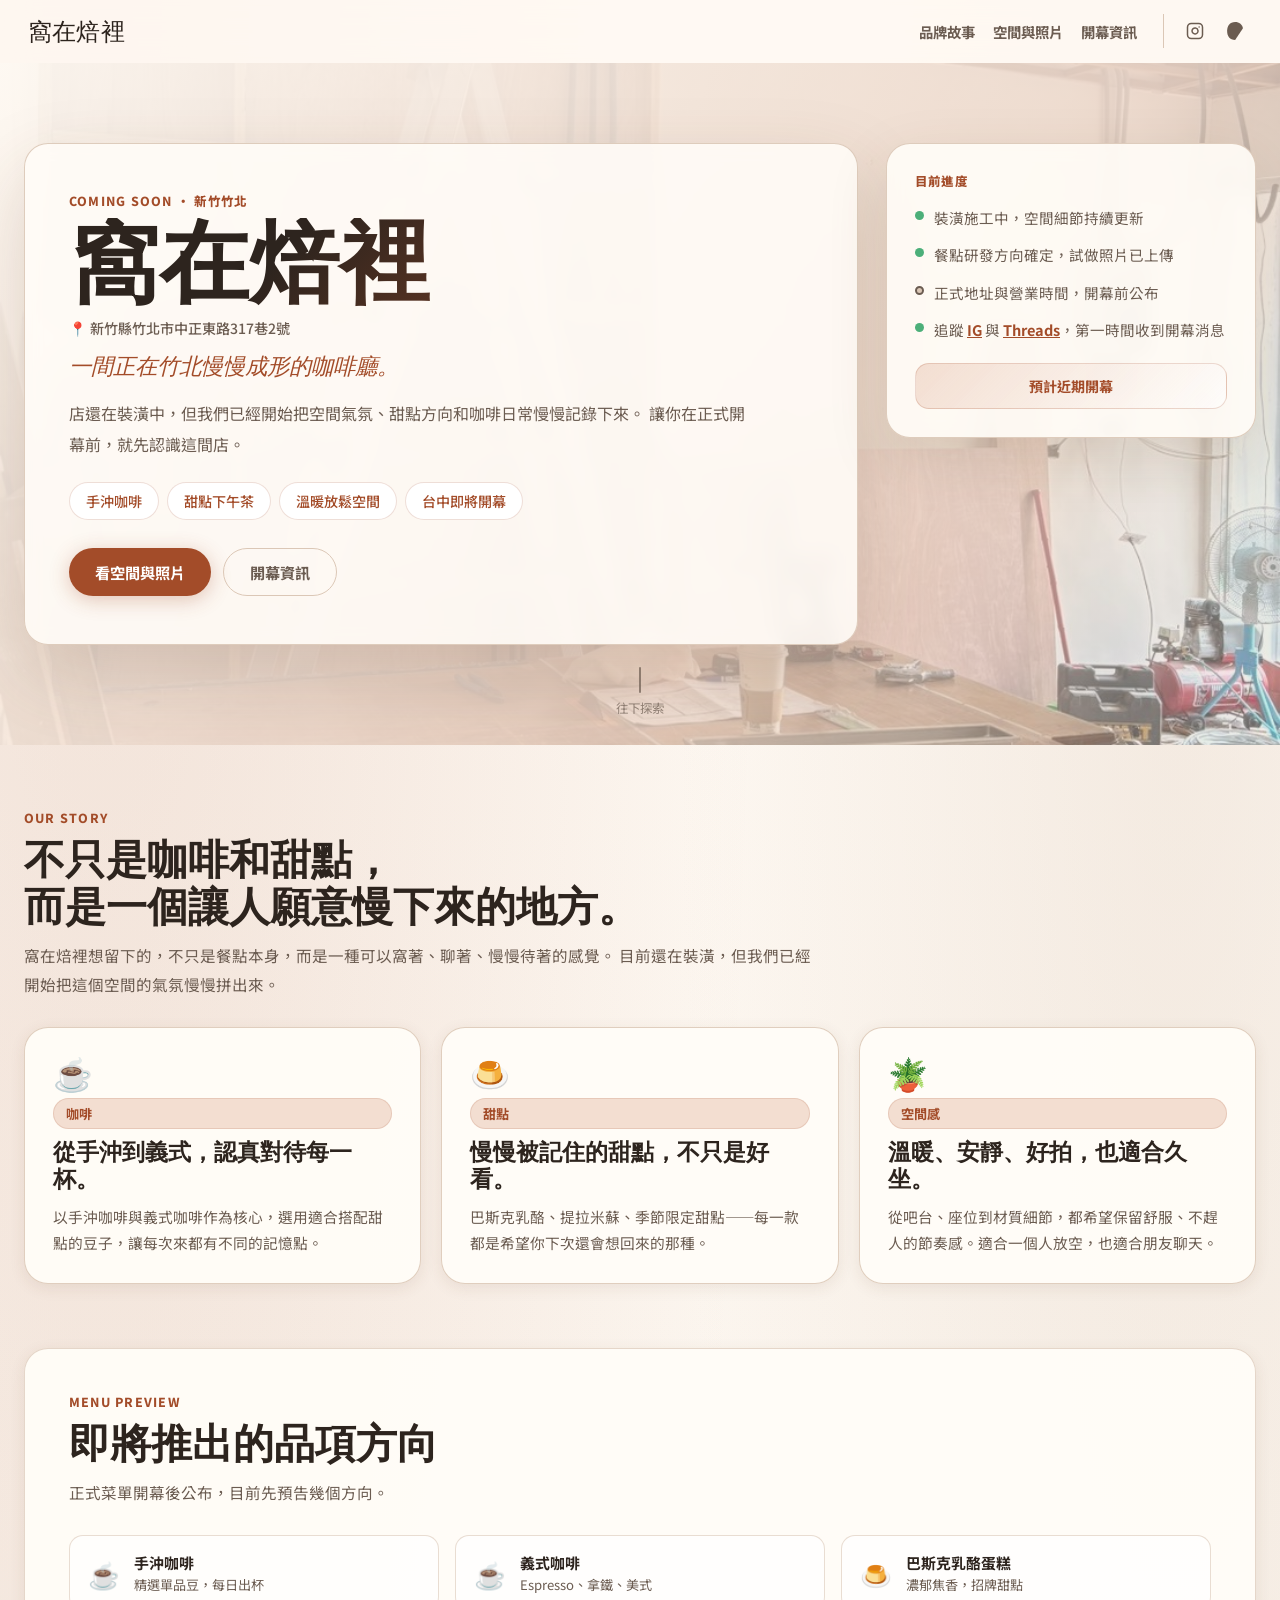
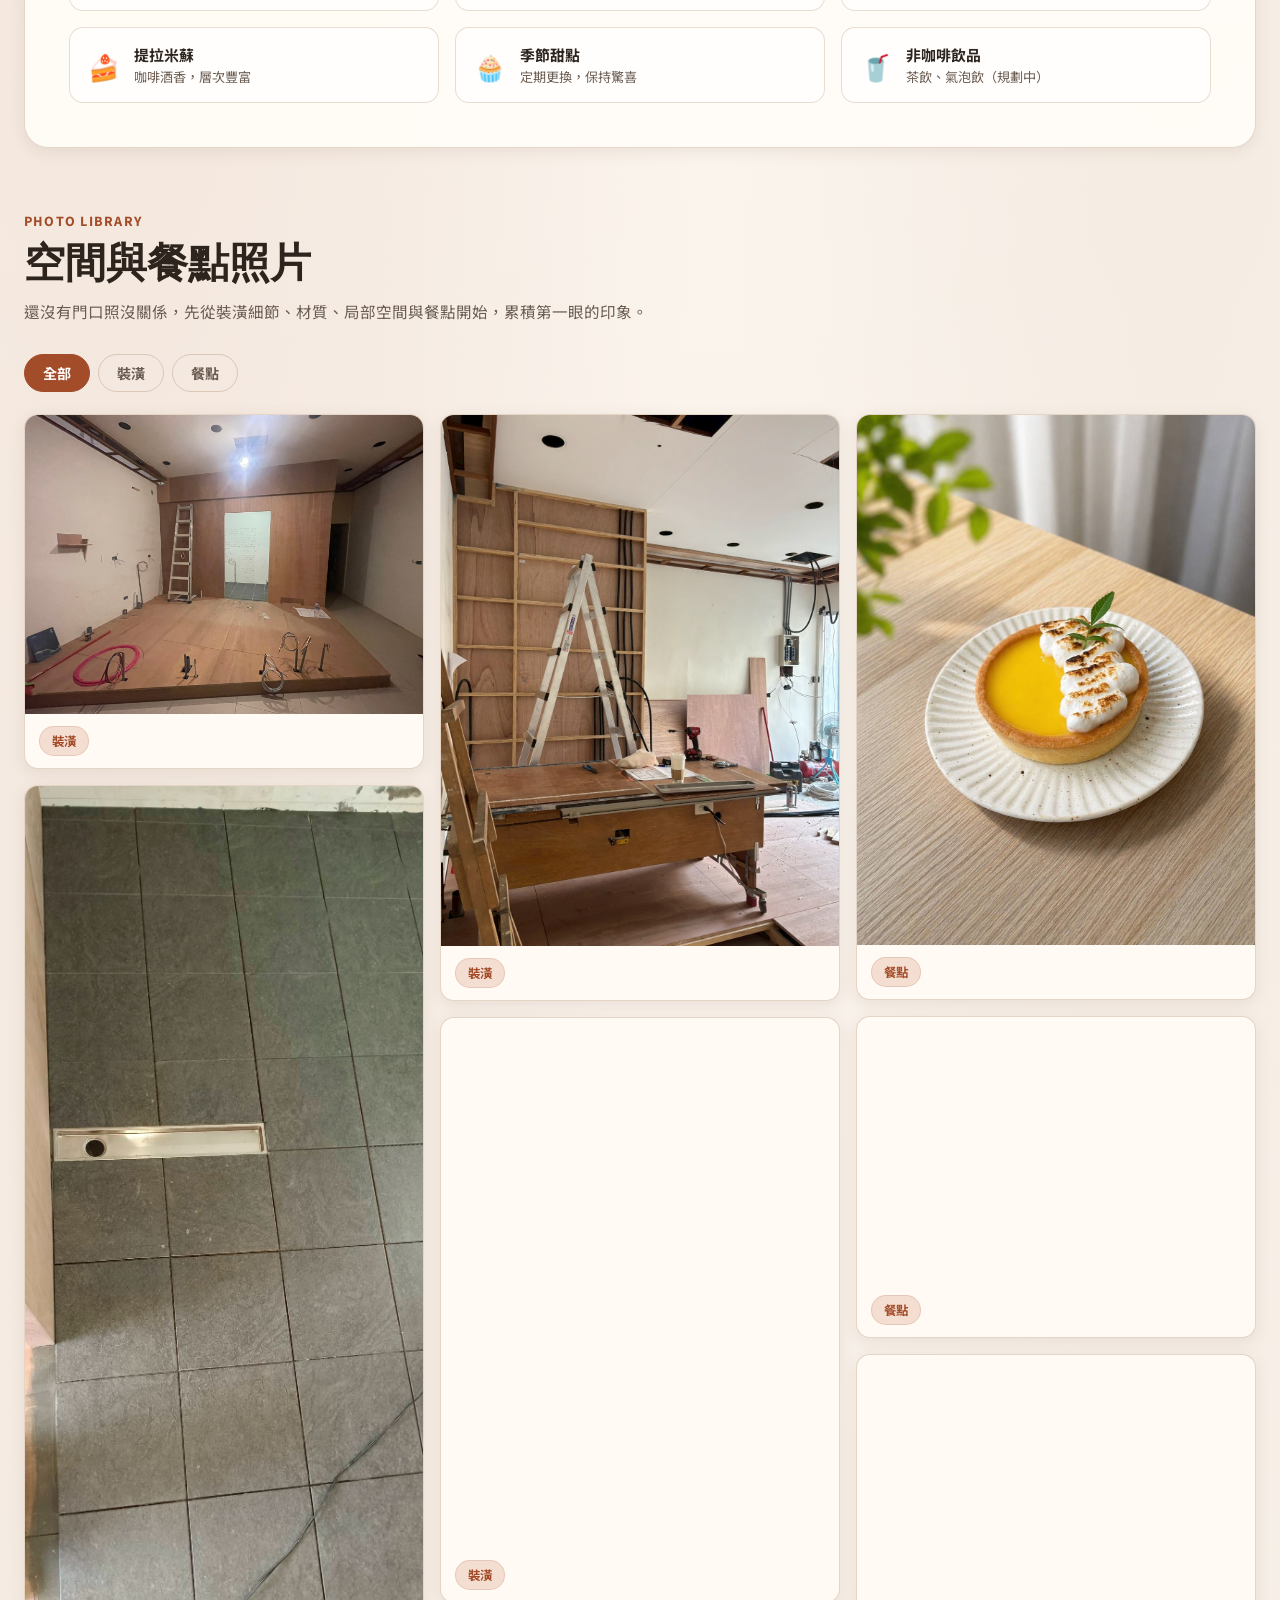
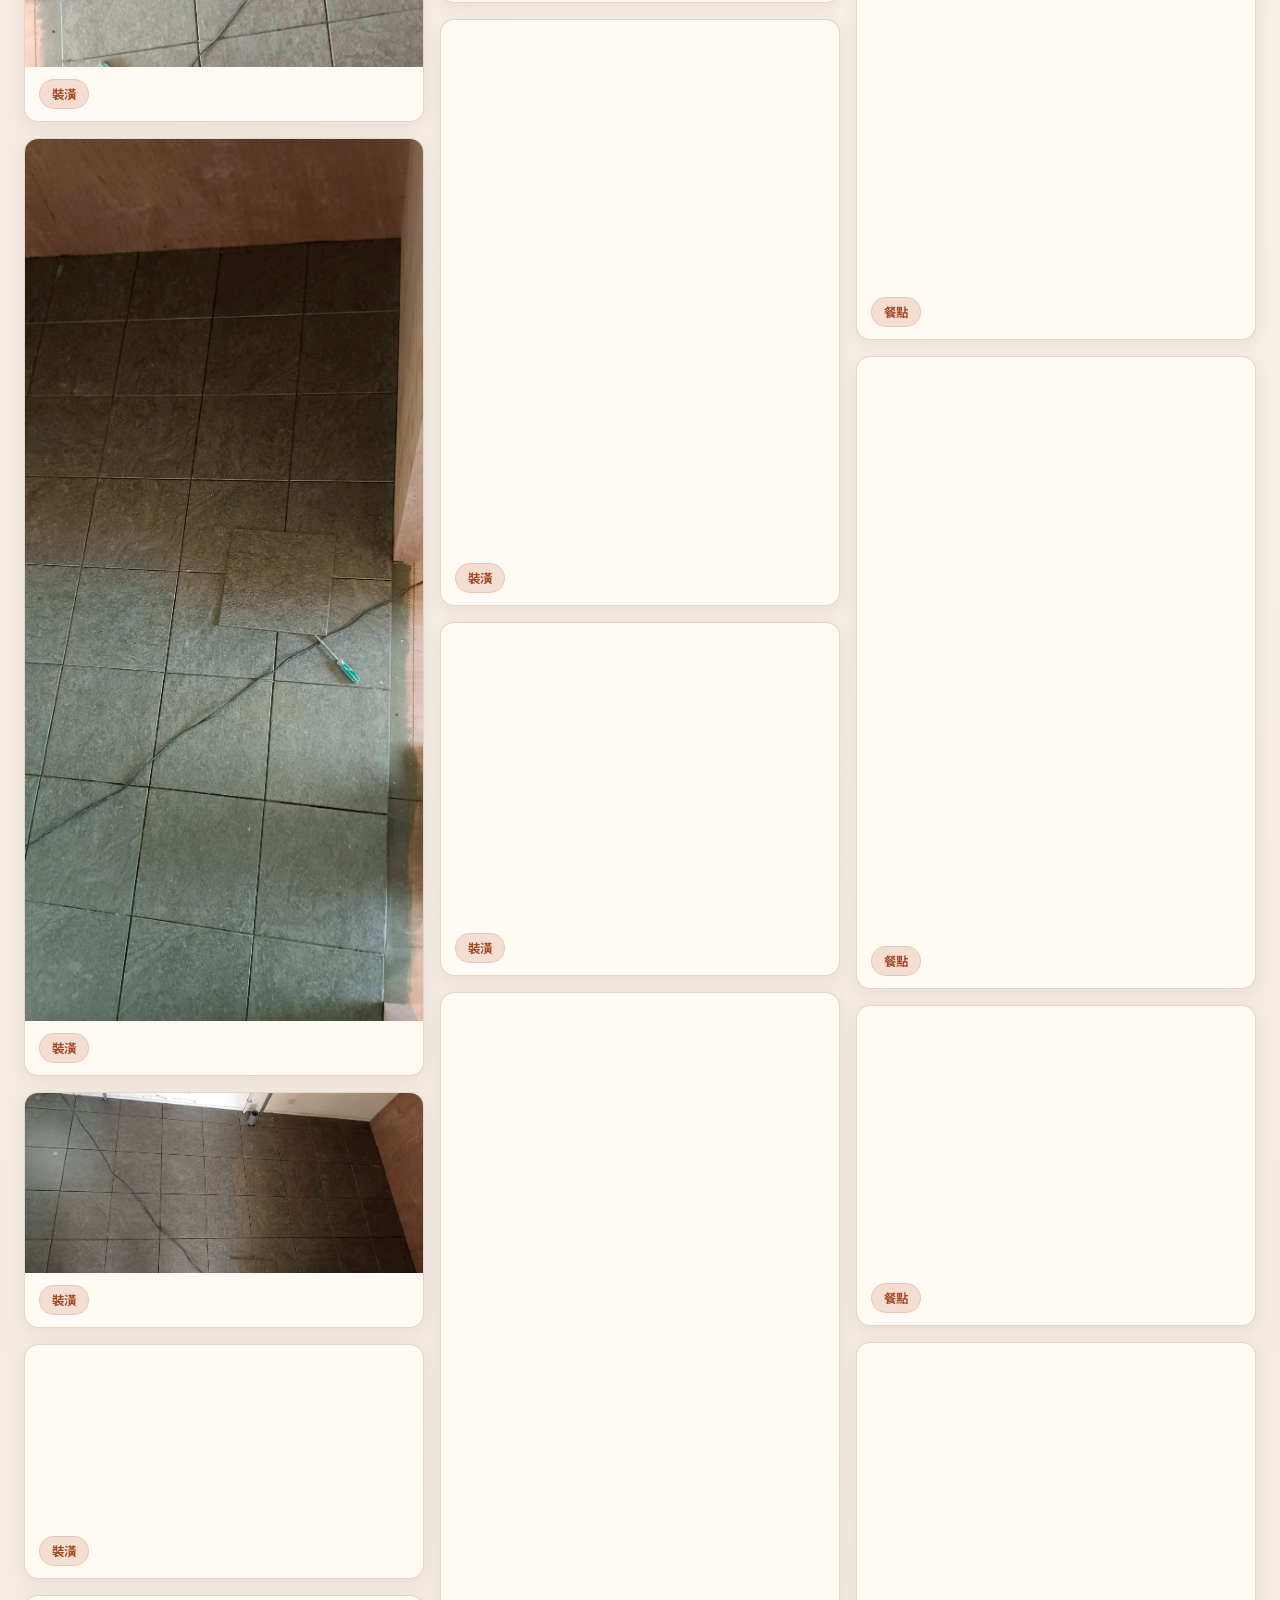
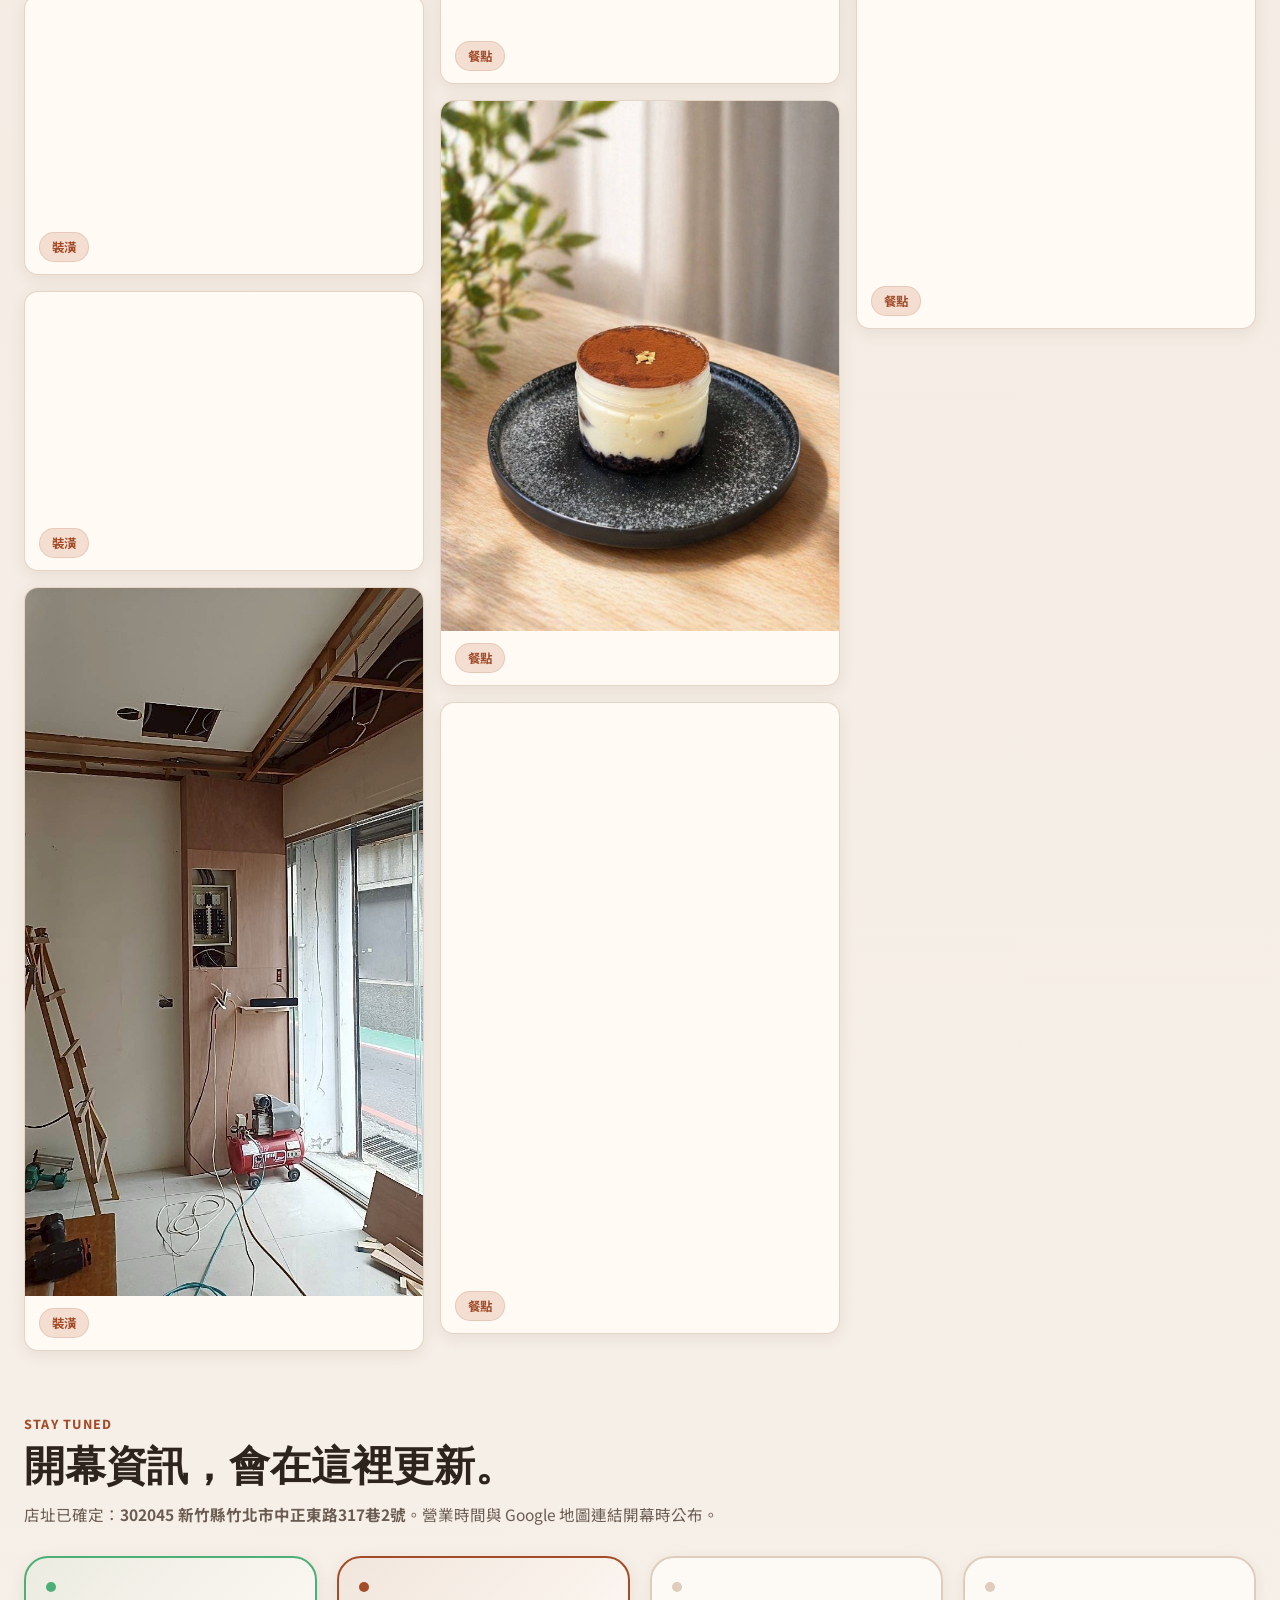
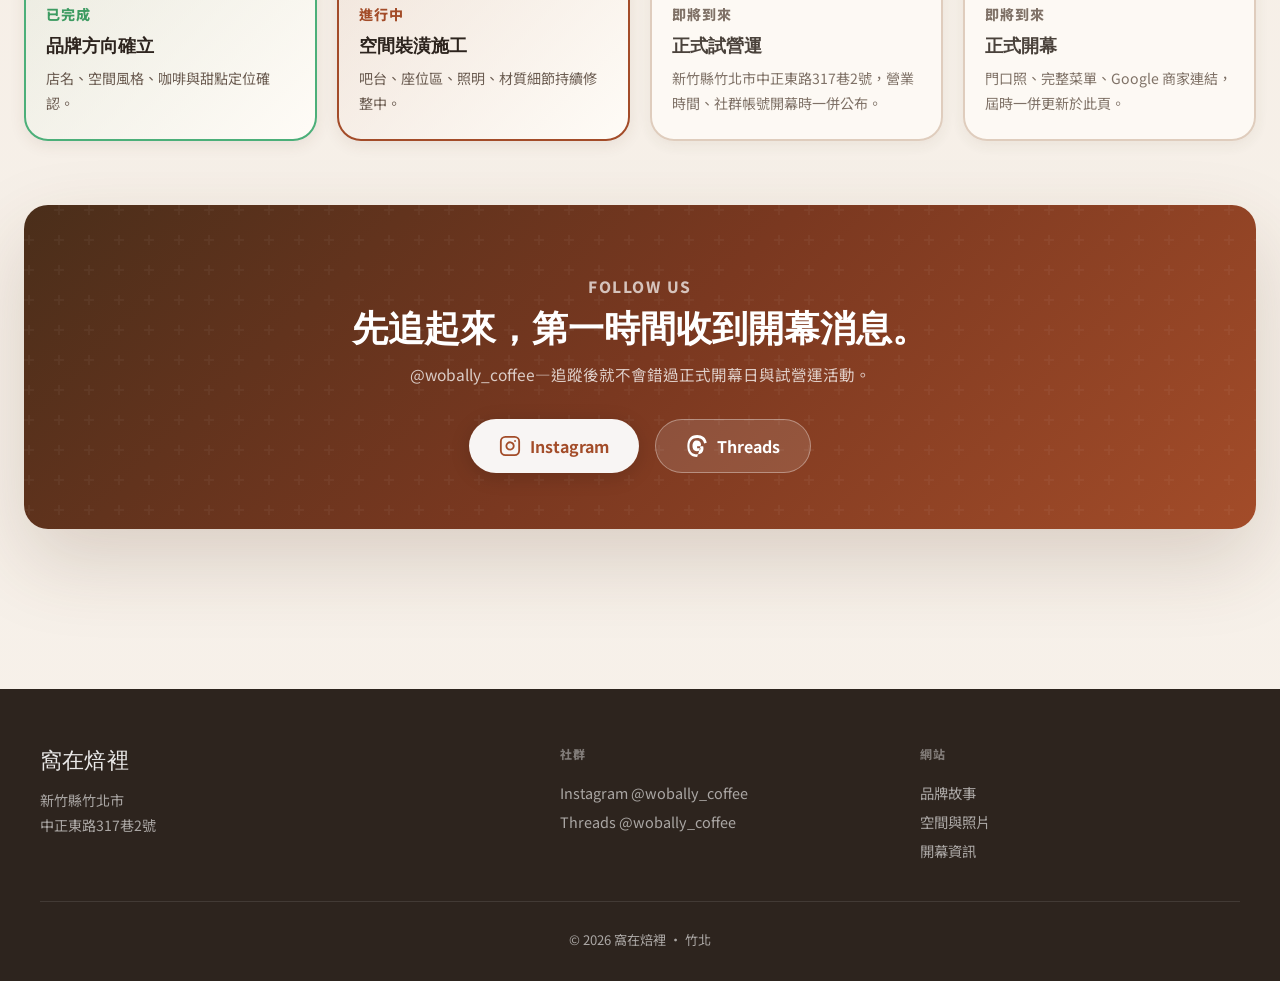
==== commit 2faba06a: "feat: 補上 IG/Threads 真實連結 @wobally_coffee" ====
--- a/index.html
+++ b/index.html
@@ -43,10 +43,10 @@
       <a href="#gallery">空間與照片</a>
       <a href="#visit">開幕資訊</a>
       <div class="topnav-social">
-        <a href="#" class="social-icon-link" aria-label="Instagram" title="Instagram（即將上線）">
+        <a href="https://www.instagram.com/wobally_coffee" target="_blank" rel="noopener" class="social-icon-link" aria-label="Instagram">
           <svg xmlns="http://www.w3.org/2000/svg" width="18" height="18" viewBox="0 0 24 24" fill="none" stroke="currentColor" stroke-width="2" stroke-linecap="round" stroke-linejoin="round"><rect x="2" y="2" width="20" height="20" rx="5" ry="5"></rect><path d="M16 11.37A4 4 0 1 1 12.63 8 4 4 0 0 1 16 11.37z"></path><line x1="17.5" y1="6.5" x2="17.51" y2="6.5"></line></svg>
         </a>
-        <a href="#" class="social-icon-link" aria-label="Threads" title="Threads（即將上線）">
+        <a href="https://www.threads.com/@wobally_coffee" target="_blank" rel="noopener" class="social-icon-link" aria-label="Threads">
           <svg xmlns="http://www.w3.org/2000/svg" width="18" height="18" viewBox="0 0 24 24" fill="currentColor"><path d="M12.186 24h-.007c-3.581-.024-6.334-1.205-8.184-3.509C2.35 18.44 1.5 15.586 1.473 12.01v-.017c.027-3.579.877-6.433 2.522-8.483C5.845 1.205 8.6.024 12.18 0h.014c2.746.018 5.1.787 6.99 2.28 1.811 1.432 2.963 3.479 3.426 6.086l-2.volatility.86c-.36-1.89-1.167-3.353-2.402-4.352-1.32-1.063-3.08-1.612-5.23-1.626-2.714.018-4.814.809-6.24 2.353-1.376 1.488-2.085 3.694-2.108 6.554v.014c.023 2.86.732 5.066 2.108 6.555 1.426 1.544 3.526 2.335 6.24 2.353 2.158-.019 3.788-.533 4.975-1.57 1.301-1.133 1.953-2.855 1.94-5.117v-.015c-.007-.802-.11-1.548-.306-2.22h-6.609v2.384h3.935c-.168 1.04-.64 1.83-1.38 2.337-.74.506-1.697.763-2.843.763-1.524 0-2.706-.496-3.517-1.474-.81-.978-1.22-2.428-1.22-4.31s.41-3.332 1.22-4.31c.811-.978 1.993-1.474 3.517-1.474 1.298 0 2.35.37 3.129 1.1.776.728 1.267 1.772 1.467 3.112z"/></svg>
         </a>
       </div>
@@ -95,8 +95,8 @@
               <span>正式地址與營業時間，開幕前公布</span>
             </li>
             <li>
-              <span class="status-dot pending"></span>
-              <span>IG / Threads 帳號，即將開通</span>
+              <span class="status-dot active"></span>
+              <span>追蹤 <a href="https://www.instagram.com/wobally_coffee" target="_blank" rel="noopener" style="color:var(--accent);font-weight:700;">IG</a> 與 <a href="https://www.threads.com/@wobally_coffee" target="_blank" rel="noopener" style="color:var(--accent);font-weight:700;">Threads</a>，第一時間收到開幕消息</span>
             </li>
           </ul>
           <div class="opening-badge">預計近期開幕</div>
@@ -257,13 +257,13 @@
       <div class="social-cta-card">
         <p class="eyebrow">Follow Us</p>
         <h2>先追起來，第一時間收到開幕消息。</h2>
-        <p>帳號即將開通，追蹤後就不會錯過正式開幕日與試營運活動。</p>
+        <p>@wobally_coffee—追蹤後就不會錯過正式開幕日與試營運活動。</p>
         <div class="social-buttons">
-          <a href="#" class="social-btn ig-btn">
+          <a href="https://www.instagram.com/wobally_coffee" target="_blank" rel="noopener" class="social-btn ig-btn">
             <svg xmlns="http://www.w3.org/2000/svg" width="22" height="22" viewBox="0 0 24 24" fill="none" stroke="currentColor" stroke-width="2" stroke-linecap="round" stroke-linejoin="round"><rect x="2" y="2" width="20" height="20" rx="5" ry="5"></rect><path d="M16 11.37A4 4 0 1 1 12.63 8 4 4 0 0 1 16 11.37z"></path><line x1="17.5" y1="6.5" x2="17.51" y2="6.5"></line></svg>
             Instagram
           </a>
-          <a href="#" class="social-btn threads-btn">
+          <a href="https://www.threads.com/@wobally_coffee" target="_blank" rel="noopener" class="social-btn threads-btn">
             <svg xmlns="http://www.w3.org/2000/svg" width="22" height="22" viewBox="0 0 24 24" fill="currentColor"><path d="M12.186 24h-.007c-3.581-.024-6.334-1.205-8.184-3.509C2.35 18.44 1.5 15.586 1.473 12.01v-.017c.027-3.579.877-6.433 2.522-8.483C5.845 1.205 8.6.024 12.18 0h.014c2.746.018 5.1.787 6.99 2.28 1.811 1.432 2.963 3.479 3.426 6.086l-2.86.86c-.36-1.89-1.167-3.353-2.402-4.352-1.32-1.063-3.08-1.612-5.23-1.626-2.714.018-4.814.809-6.24 2.353-1.376 1.488-2.085 3.694-2.108 6.554v.014c.023 2.86.732 5.066 2.108 6.555 1.426 1.544 3.526 2.335 6.24 2.353 2.158-.019 3.788-.533 4.975-1.57 1.301-1.133 1.953-2.855 1.94-5.117v-.015c-.007-.802-.11-1.548-.306-2.22h-6.609v2.384h3.935c-.168 1.04-.64 1.83-1.38 2.337-.74.506-1.697.763-2.843.763-1.524 0-2.706-.496-3.517-1.474-.81-.978-1.22-2.428-1.22-4.31s.41-3.332 1.22-4.31c.811-.978 1.993-1.474 3.517-1.474 1.298 0 2.35.37 3.129 1.1.776.728 1.267 1.772 1.467 3.112z"/></svg>
             Threads
           </a>
@@ -282,8 +282,8 @@
       </div>
       <div class="footer-links">
         <p class="footer-label">社群</p>
-        <a href="#">Instagram（即將開通）</a>
-        <a href="#">Threads（即將開通）</a>
+        <a href="https://www.instagram.com/wobally_coffee" target="_blank" rel="noopener">Instagram @wobally_coffee</a>
+        <a href="https://www.threads.com/@wobally_coffee" target="_blank" rel="noopener">Threads @wobally_coffee</a>
       </div>
       <div class="footer-links">
         <p class="footer-label">網站</p>
@@ -293,7 +293,7 @@
       </div>
     </div>
     <div class="footer-bottom">
-      <p>© 2026 窩在焙裡 · 台中</p>
+      <p>© 2026 窩在焙裡 · 竹北</p>
     </div>
   </footer>
 
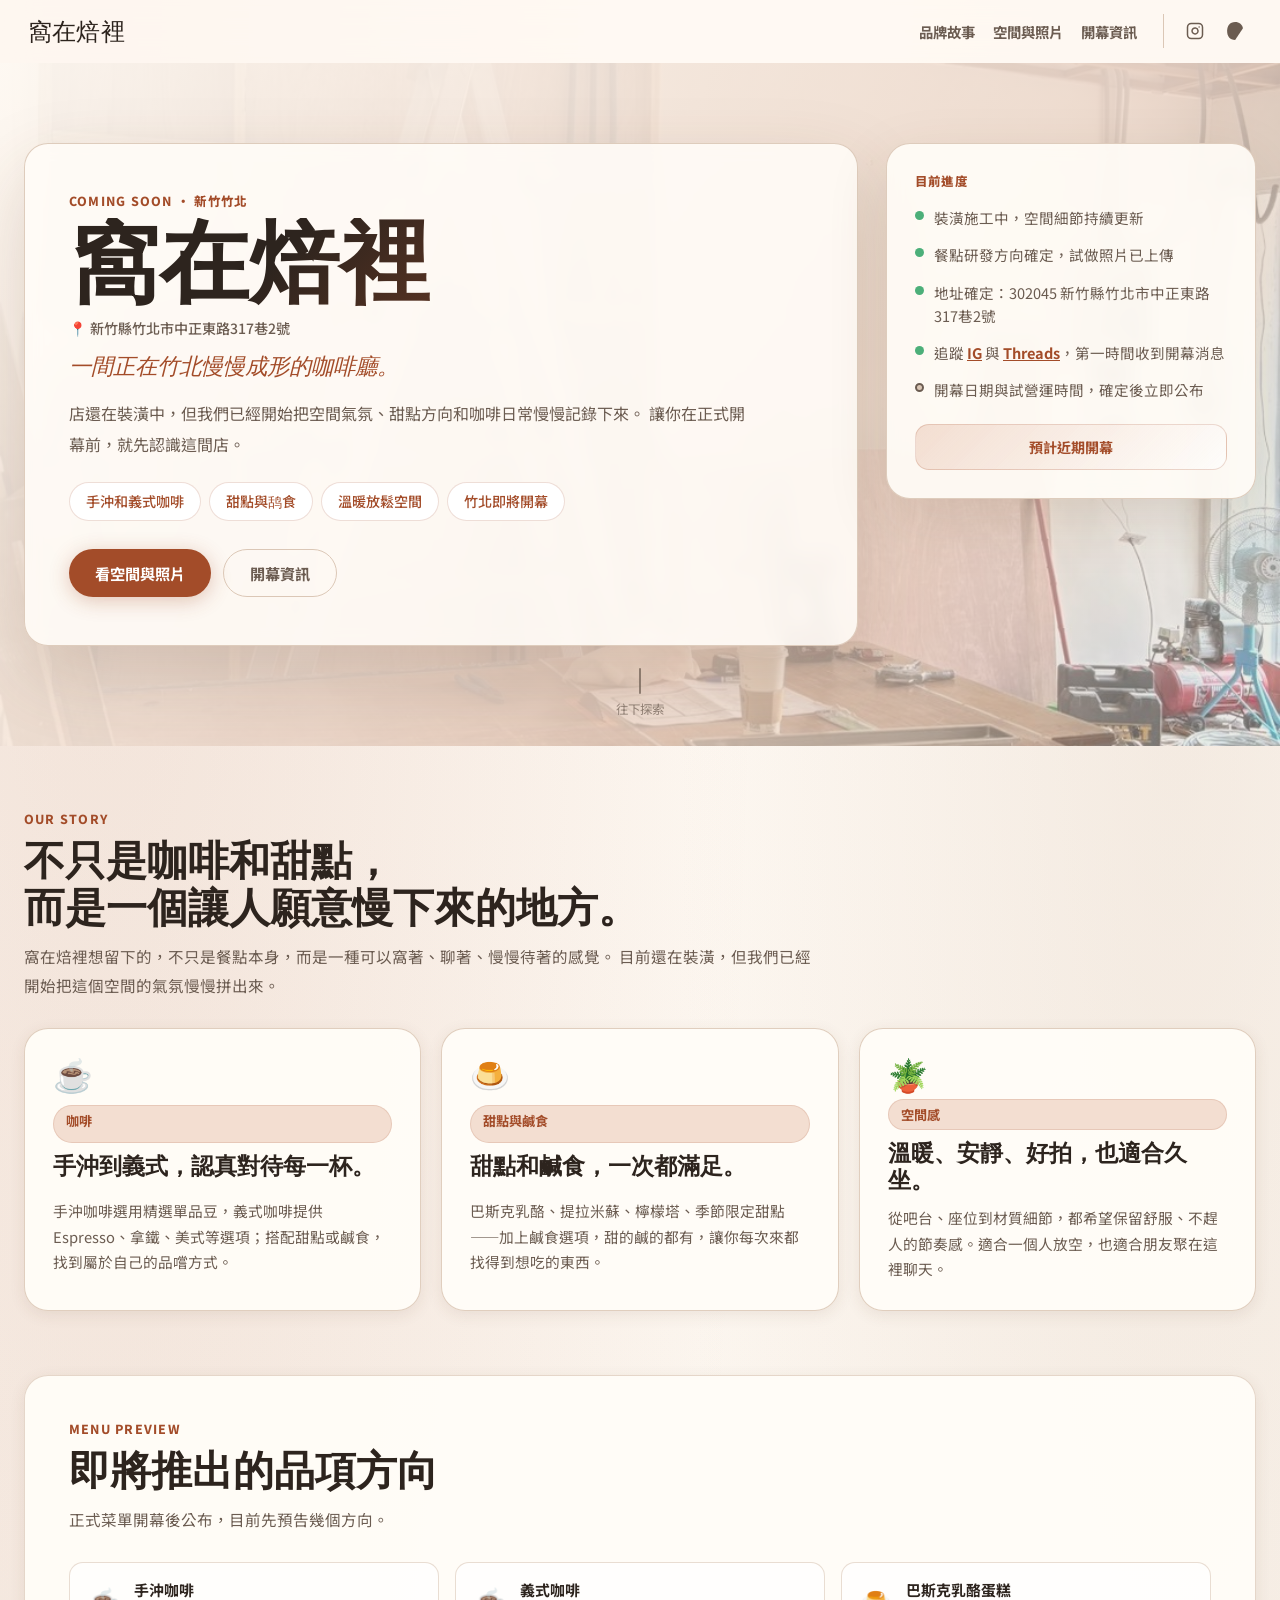
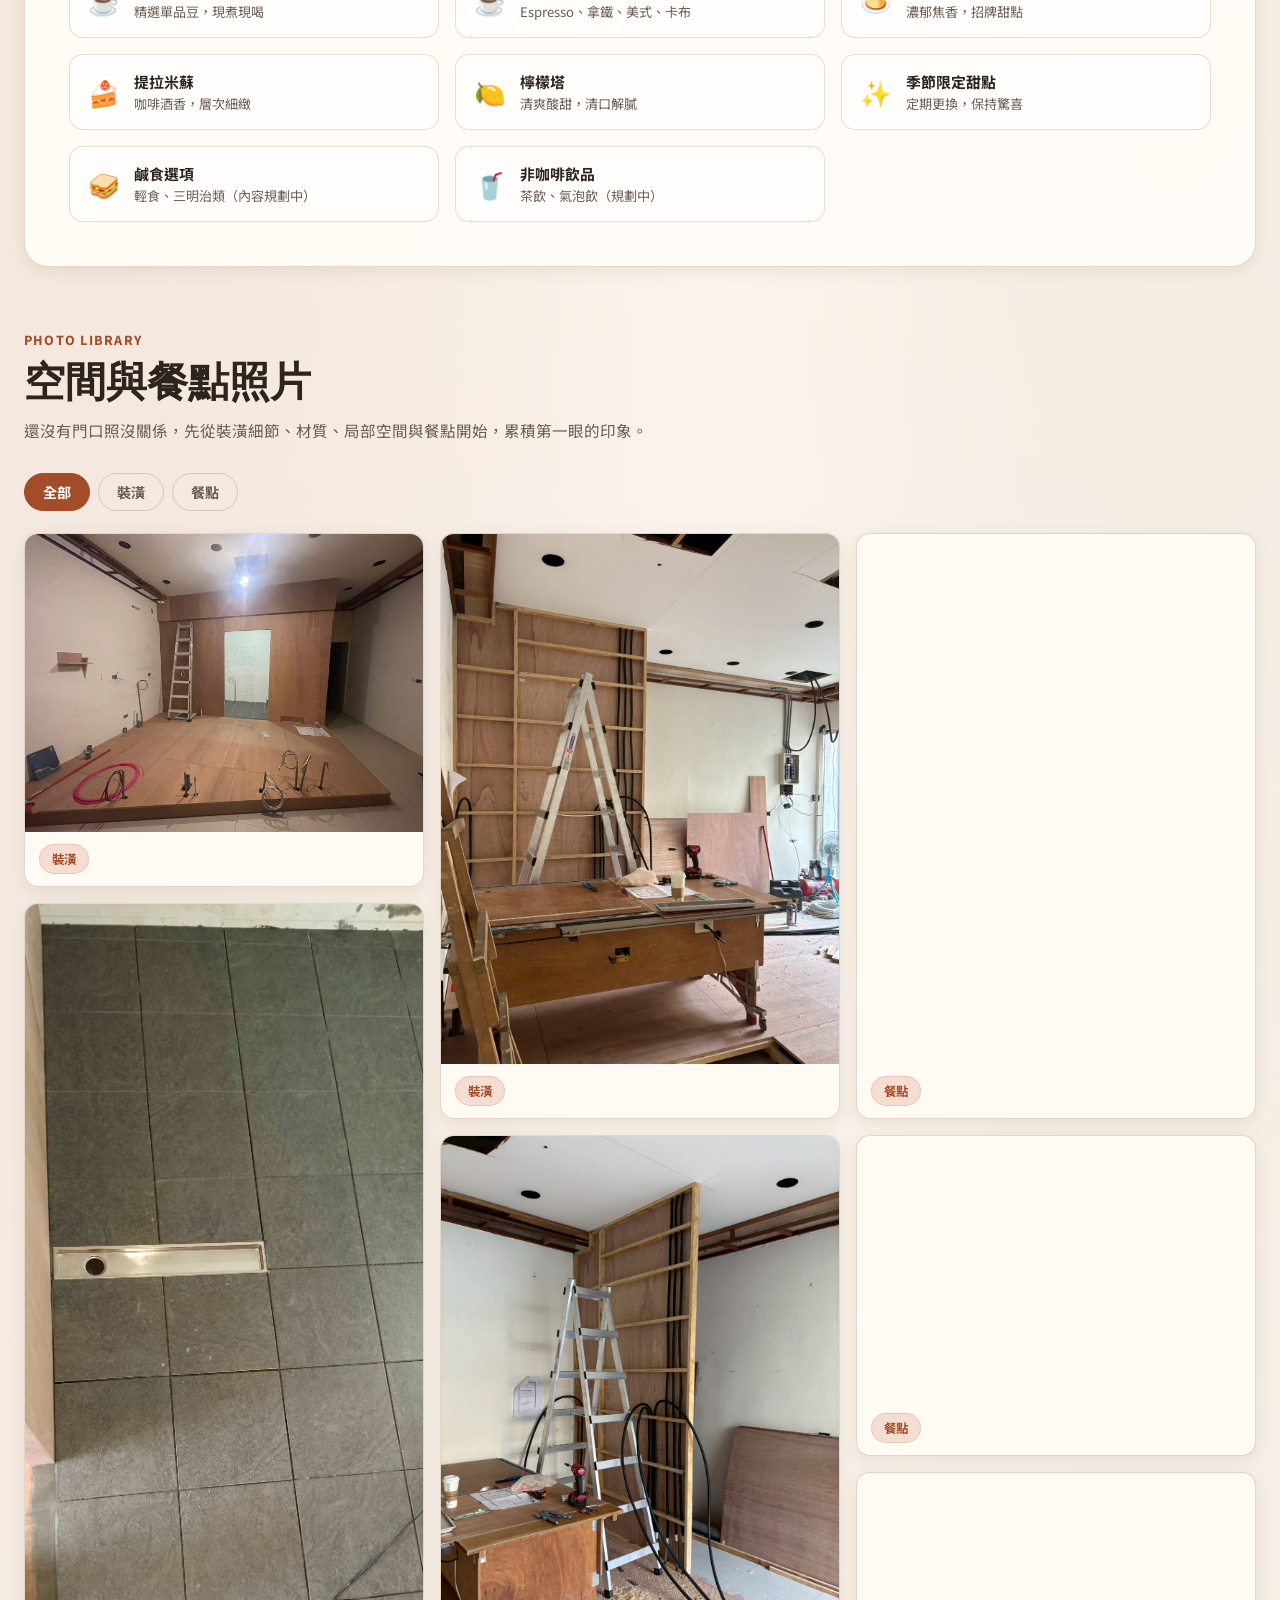
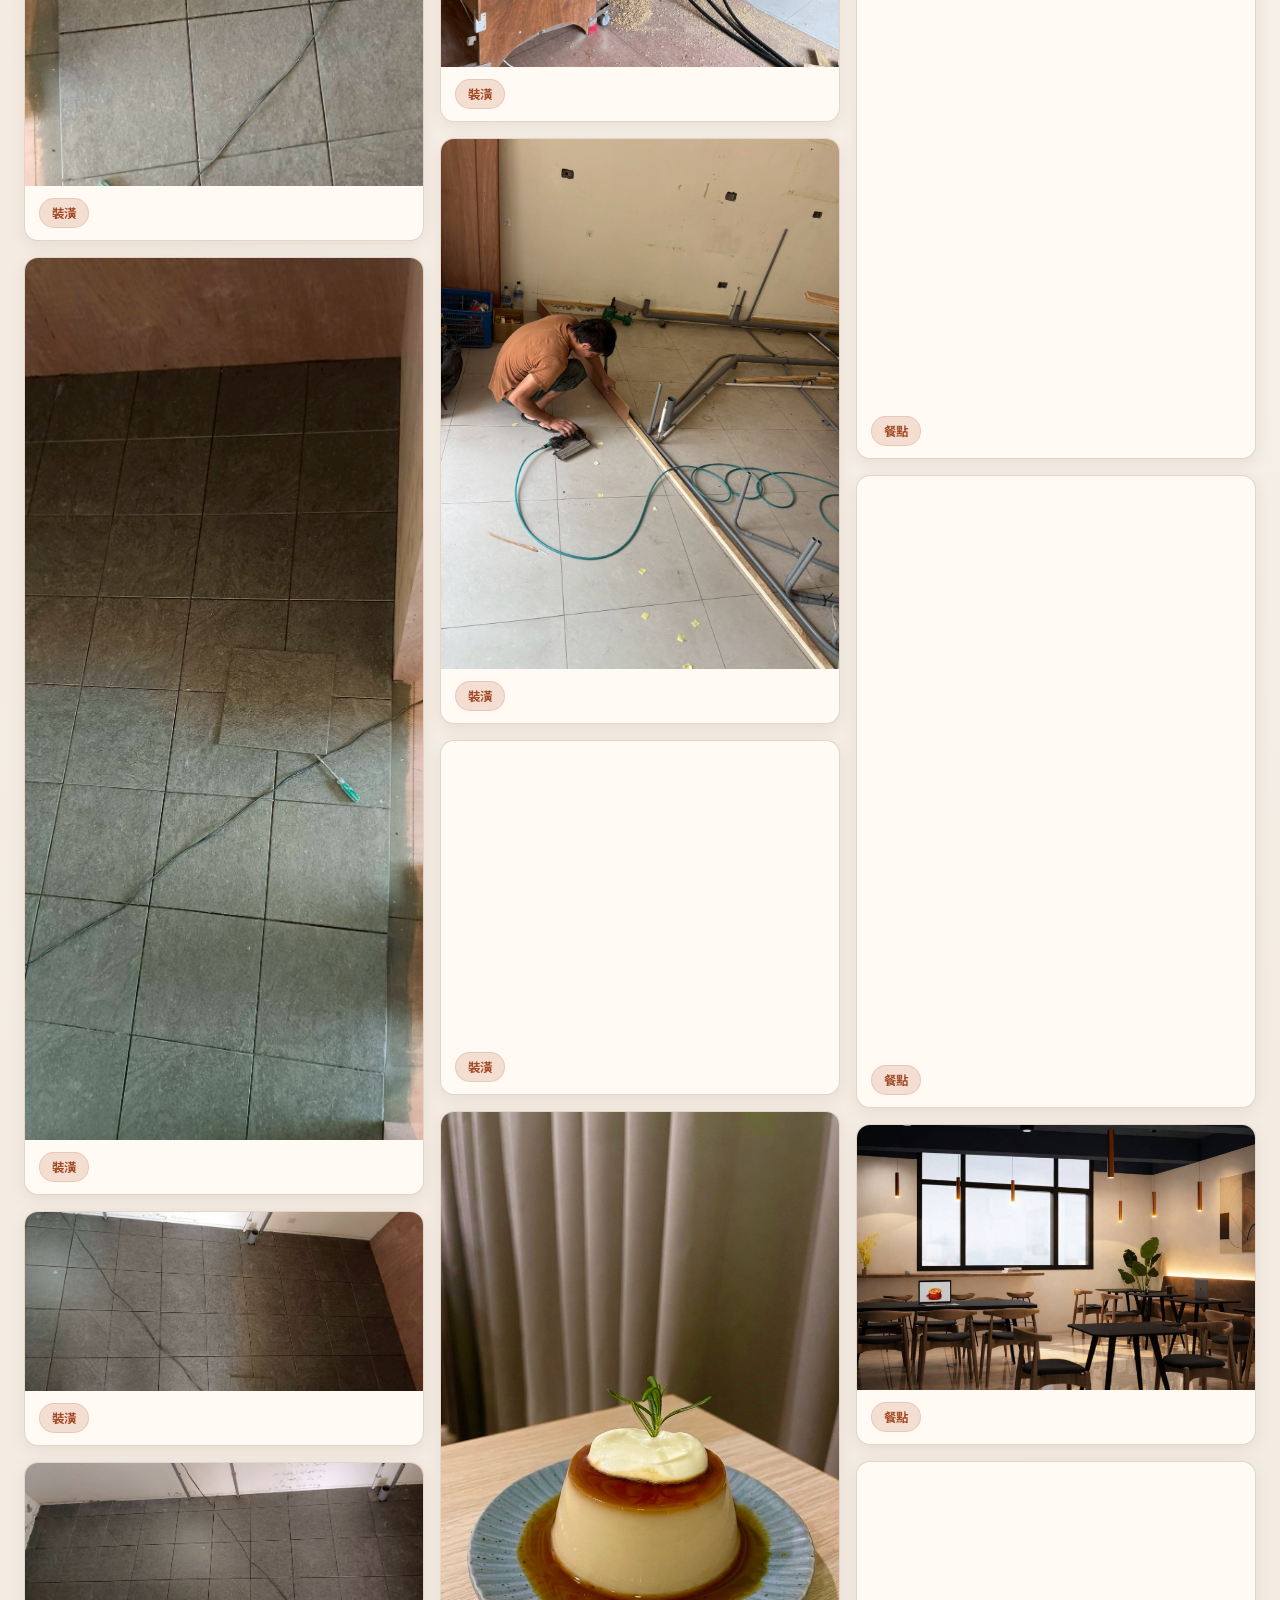
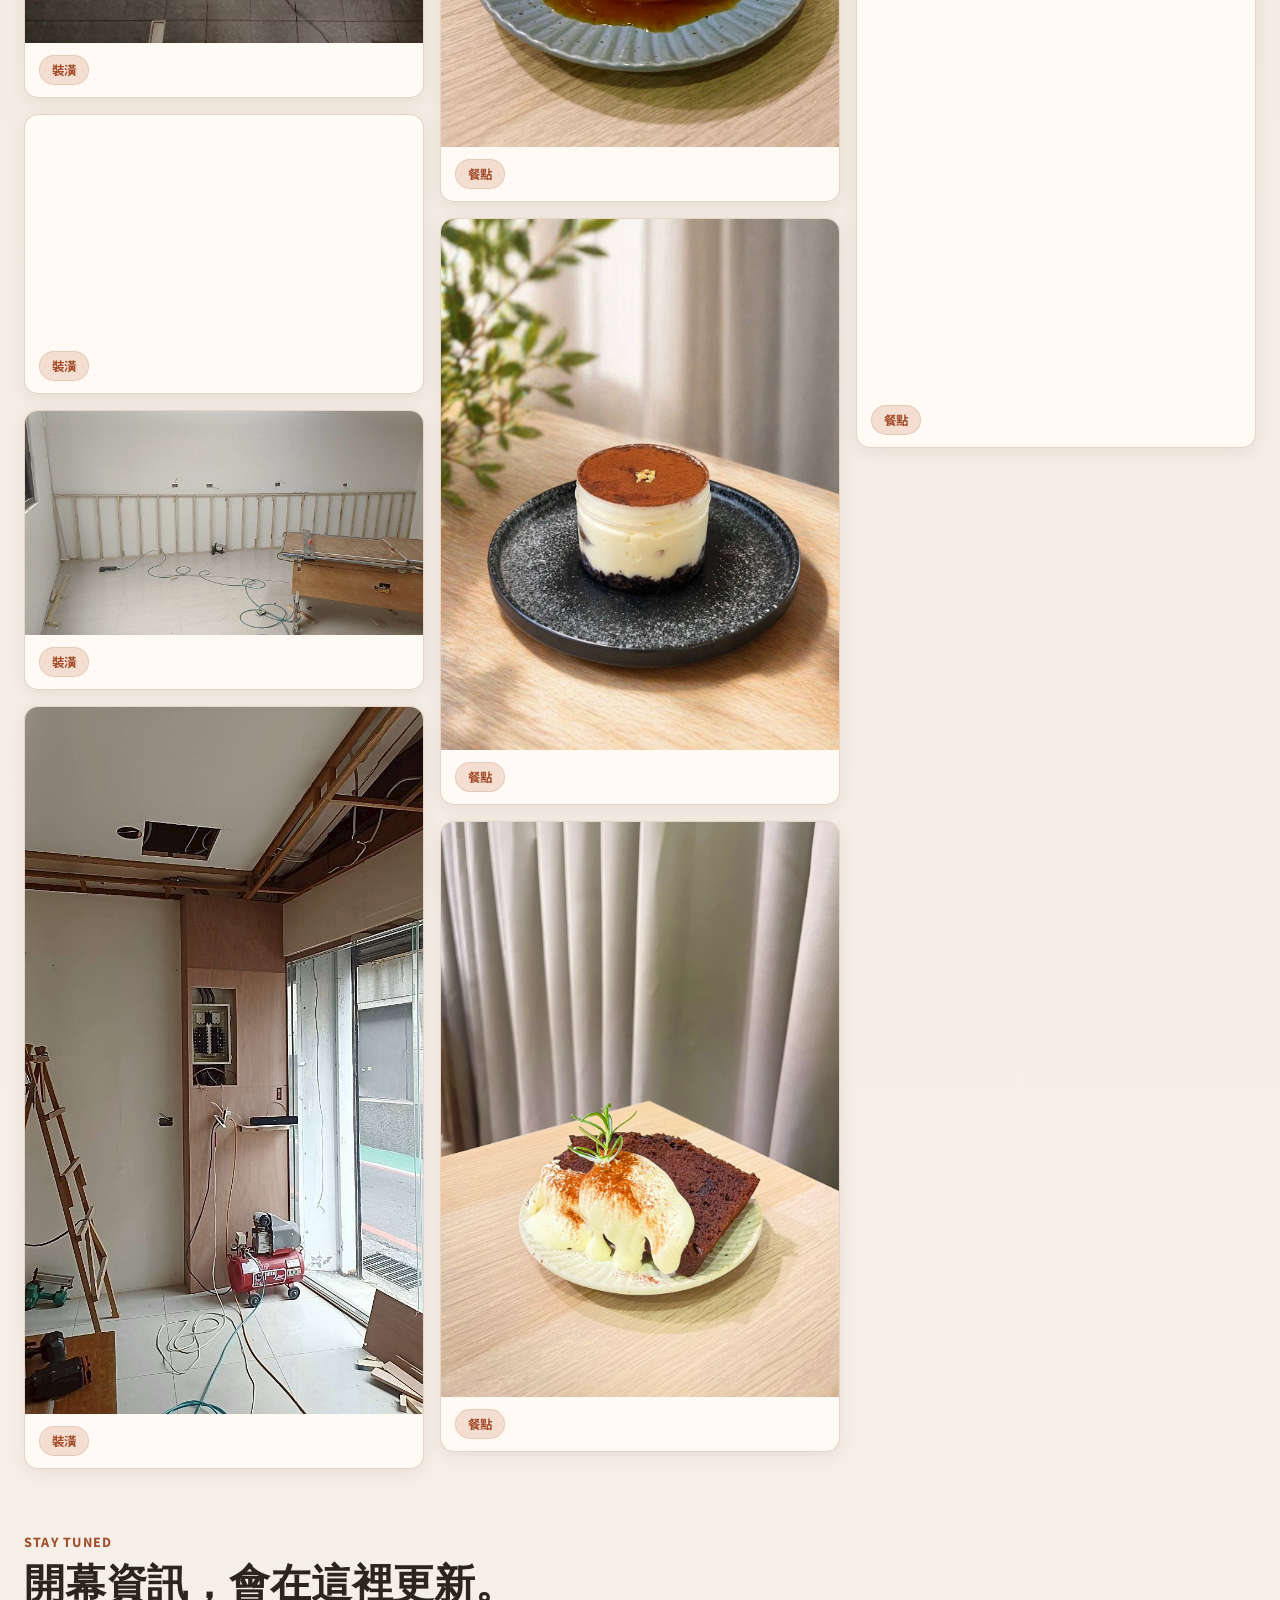
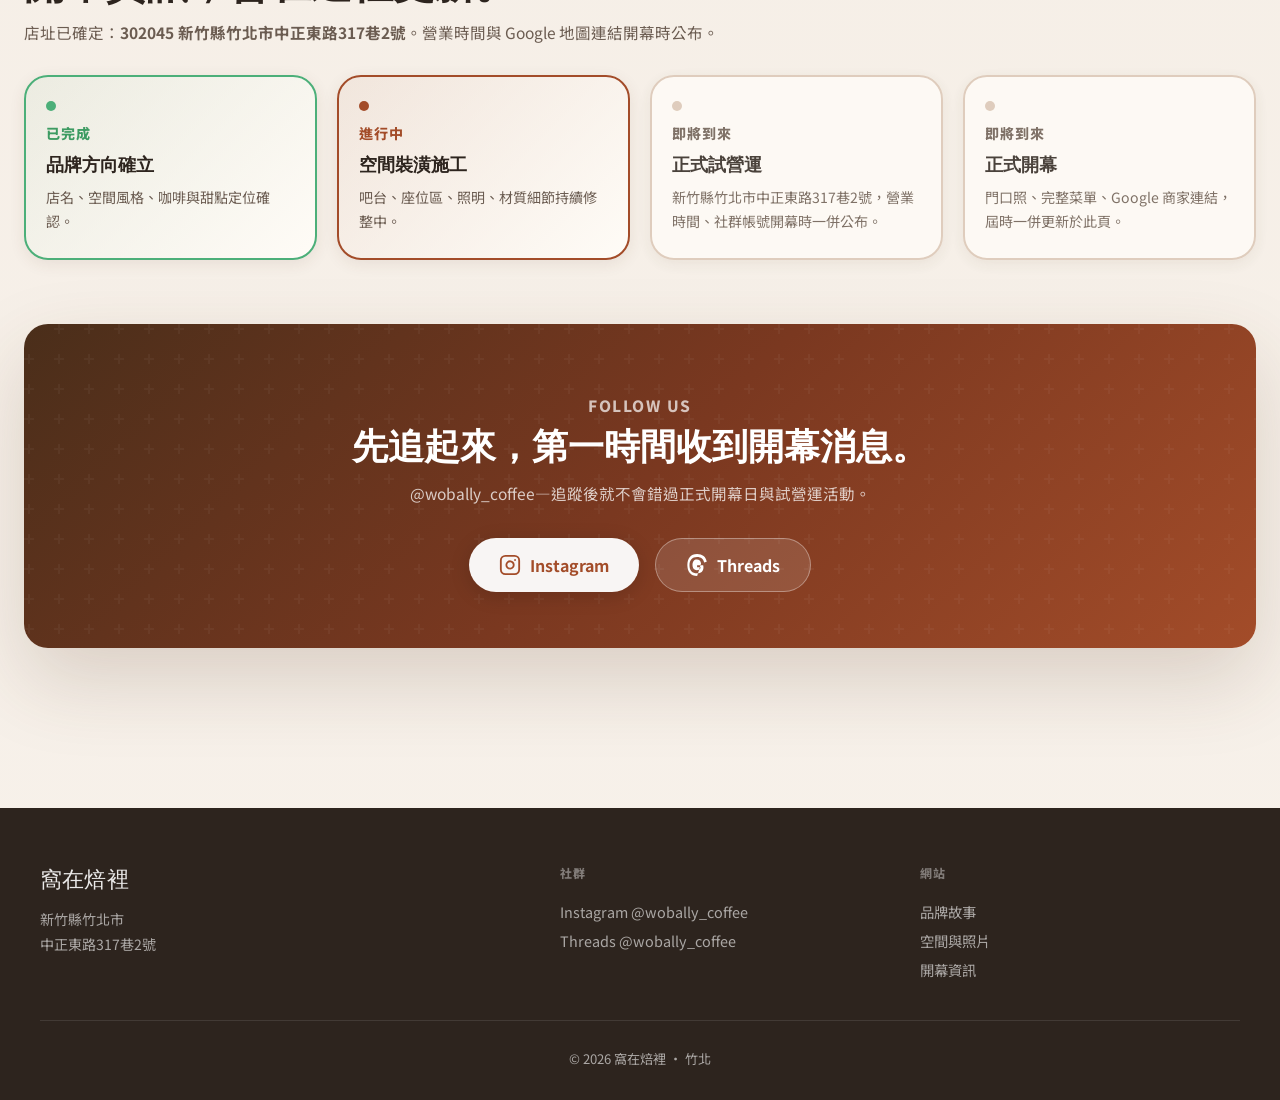
==== commit eaa0e1be: "feat: 更新文案—地址確認、加鹹食/檸檬塔、修正所有內容" ====
--- a/index.html
+++ b/index.html
@@ -69,10 +69,10 @@
             讓你在正式開幕前，就先認識這間店。
           </p>
           <div class="hero-badges">
-            <span>手沖咖啡</span>
-            <span>甜點下午茶</span>
+            <span>手沖和義式咖啡</span>
+            <span>甜點與鸹食</span>
             <span>溫暖放鬆空間</span>
-            <span>台中即將開幕</span>
+            <span>竹北即將開幕</span>
           </div>
           <div class="hero-cta">
             <a href="#gallery" class="btn-primary">看空間與照片</a>
@@ -91,12 +91,16 @@
               <span>餐點研發方向確定，試做照片已上傳</span>
             </li>
             <li>
-              <span class="status-dot pending"></span>
-              <span>正式地址與營業時間，開幕前公布</span>
+              <span class="status-dot active"></span>
+              <span>地址確定：302045 新竹縣竹北市中正東路317巷2號</span>
             </li>
             <li>
               <span class="status-dot active"></span>
               <span>追蹤 <a href="https://www.instagram.com/wobally_coffee" target="_blank" rel="noopener" style="color:var(--accent);font-weight:700;">IG</a> 與 <a href="https://www.threads.com/@wobally_coffee" target="_blank" rel="noopener" style="color:var(--accent);font-weight:700;">Threads</a>，第一時間收到開幕消息</span>
+            </li>
+            <li>
+              <span class="status-dot pending"></span>
+              <span>開幕日期與試營運時間，確定後立即公布</span>
             </li>
           </ul>
           <div class="opening-badge">預計近期開幕</div>
@@ -121,20 +125,20 @@
         <article class="card feature-card reveal">
           <div class="card-icon">☕</div>
           <span class="card-tag">咖啡</span>
-          <h3>從手沖到義式，認真對待每一杯。</h3>
-          <p>以手沖咖啡與義式咖啡作為核心，選用適合搭配甜點的豆子，讓每次來都有不同的記憶點。</p>
+          <h3>手沖到義式，認真對待每一杯。</h3>
+          <p>手沖咖啡選用精選單品豆，義式咖啡提供 Espresso、拿鐵、美式等選項；搭配甜點或鹹食，找到屬於自己的品嚐方式。</p>
         </article>
         <article class="card feature-card reveal delay-1">
           <div class="card-icon">🍮</div>
-          <span class="card-tag">甜點</span>
-          <h3>慢慢被記住的甜點，不只是好看。</h3>
-          <p>巴斯克乳酪、提拉米蘇、季節限定甜點——每一款都是希望你下次還會想回來的那種。</p>
+          <span class="card-tag">甜點與鹹食</span>
+          <h3>甜點和鹹食，一次都滿足。</h3>
+          <p>巴斯克乳酪、提拉米蘇、檸檬塔、季節限定甜點——加上鹹食選項，甜的鹹的都有，讓你每次來都找得到想吃的東西。</p>
         </article>
         <article class="card feature-card reveal delay-2">
           <div class="card-icon">🪴</div>
           <span class="card-tag">空間感</span>
           <h3>溫暖、安靜、好拍，也適合久坐。</h3>
-          <p>從吧台、座位到材質細節，都希望保留舒服、不趕人的節奏感。適合一個人放空，也適合朋友聊天。</p>
+          <p>從吧台、座位到材質細節，都希望保留舒服、不趕人的節奏感。適合一個人放空，也適合朋友聚在這裡聊天。</p>
         </article>
       </div>
     </section>
@@ -151,14 +155,14 @@
           <div class="menu-emoji">☕</div>
           <div>
             <p class="menu-name">手沖咖啡</p>
-            <p class="menu-desc">精選單品豆，每日出杯</p>
+            <p class="menu-desc">精選單品豆，現煮現喝</p>
           </div>
         </div>
         <div class="menu-item reveal delay-1">
           <div class="menu-emoji">☕</div>
           <div>
             <p class="menu-name">義式咖啡</p>
-            <p class="menu-desc">Espresso、拿鐵、美式</p>
+            <p class="menu-desc">Espresso、拿鐵、美式、卡布</p>
           </div>
         </div>
         <div class="menu-item reveal delay-2">
@@ -172,17 +176,31 @@
           <div class="menu-emoji">🍰</div>
           <div>
             <p class="menu-name">提拉米蘇</p>
-            <p class="menu-desc">咖啡酒香，層次豐富</p>
+            <p class="menu-desc">咖啡酒香，層次細緻</p>
           </div>
         </div>
         <div class="menu-item reveal delay-1">
-          <div class="menu-emoji">🧁</div>
-          <div>
-            <p class="menu-name">季節甜點</p>
+          <div class="menu-emoji">🍋</div>
+          <div>
+            <p class="menu-name">檸檬塔</p>
+            <p class="menu-desc">清爽酸甜，清口解膩</p>
+          </div>
+        </div>
+        <div class="menu-item reveal delay-2">
+          <div class="menu-emoji">✨</div>
+          <div>
+            <p class="menu-name">季節限定甜點</p>
             <p class="menu-desc">定期更換，保持驚喜</p>
           </div>
         </div>
-        <div class="menu-item reveal delay-2">
+        <div class="menu-item reveal">
+          <div class="menu-emoji">🥪</div>
+          <div>
+            <p class="menu-name">鹹食選項</p>
+            <p class="menu-desc">輕食、三明治類（內容規劃中）</p>
+          </div>
+        </div>
+        <div class="menu-item reveal delay-1">
           <div class="menu-emoji">🥤</div>
           <div>
             <p class="menu-name">非咖啡飲品</p>
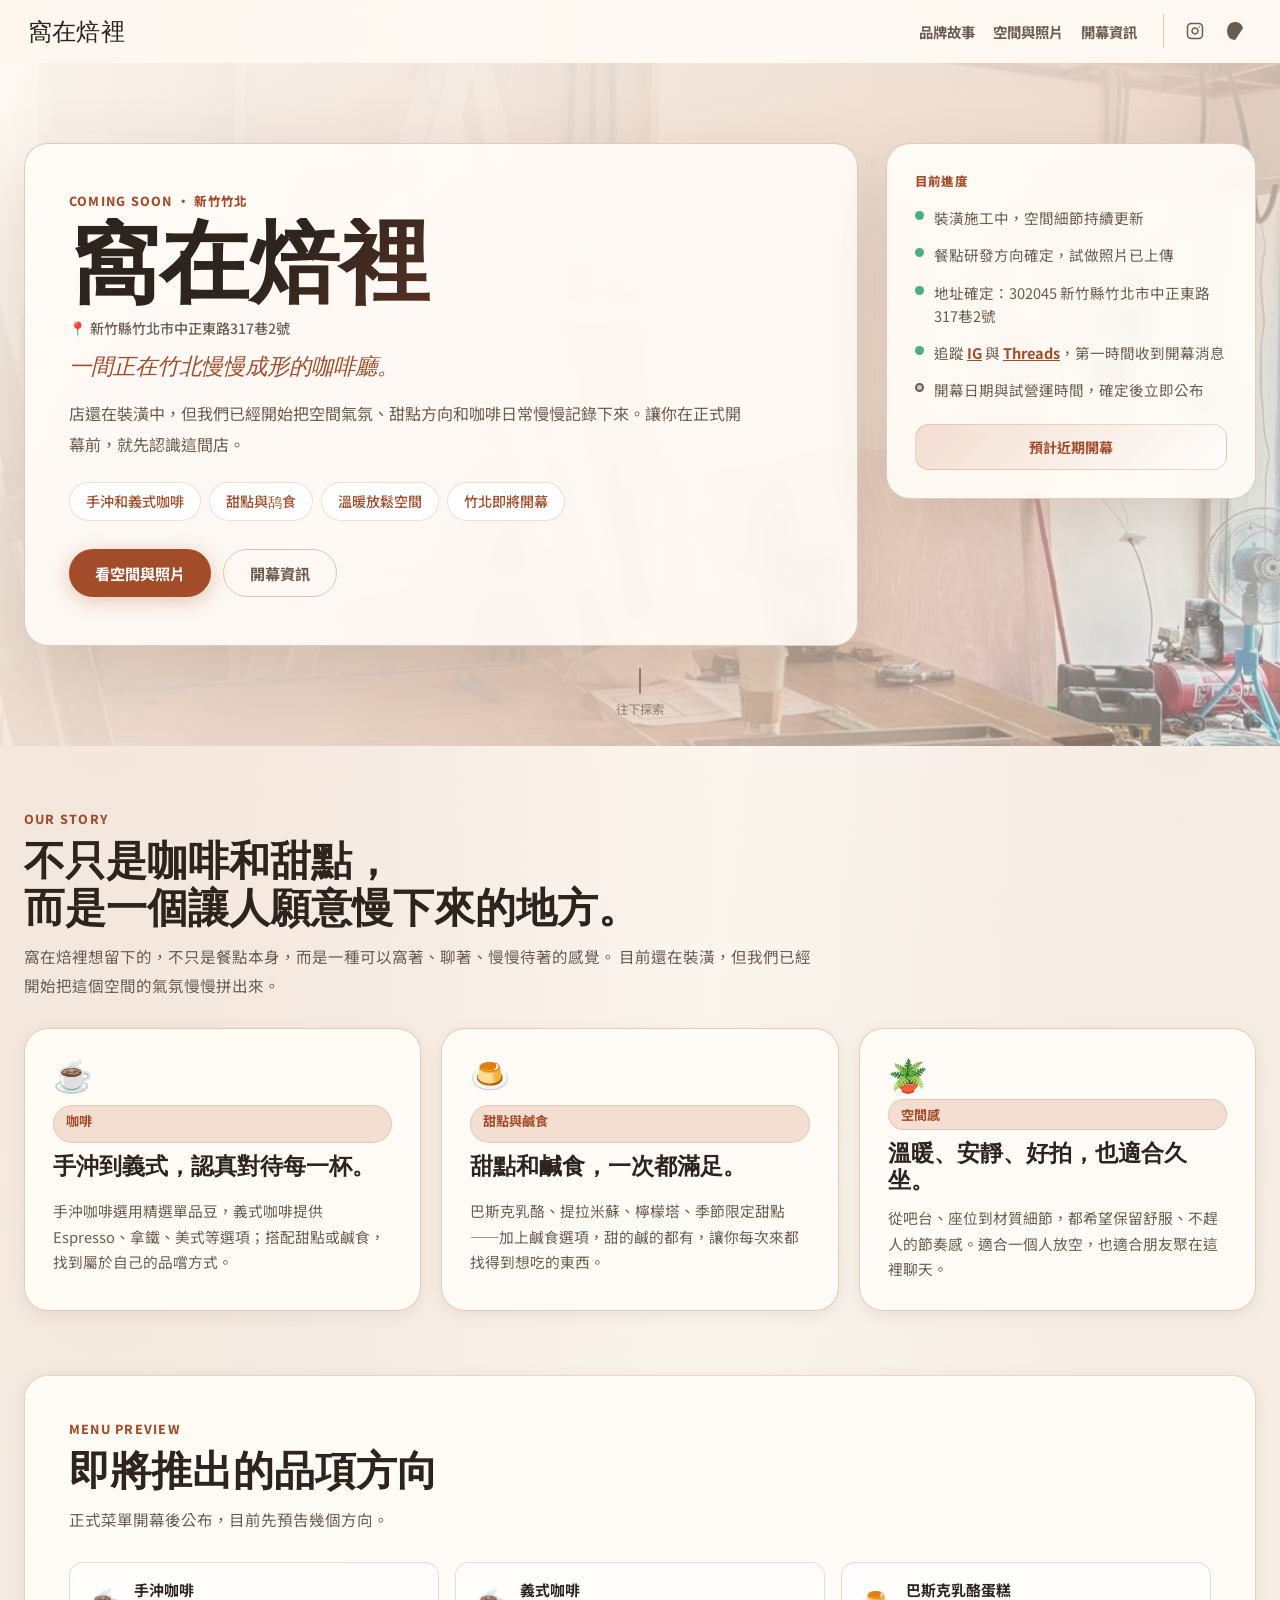
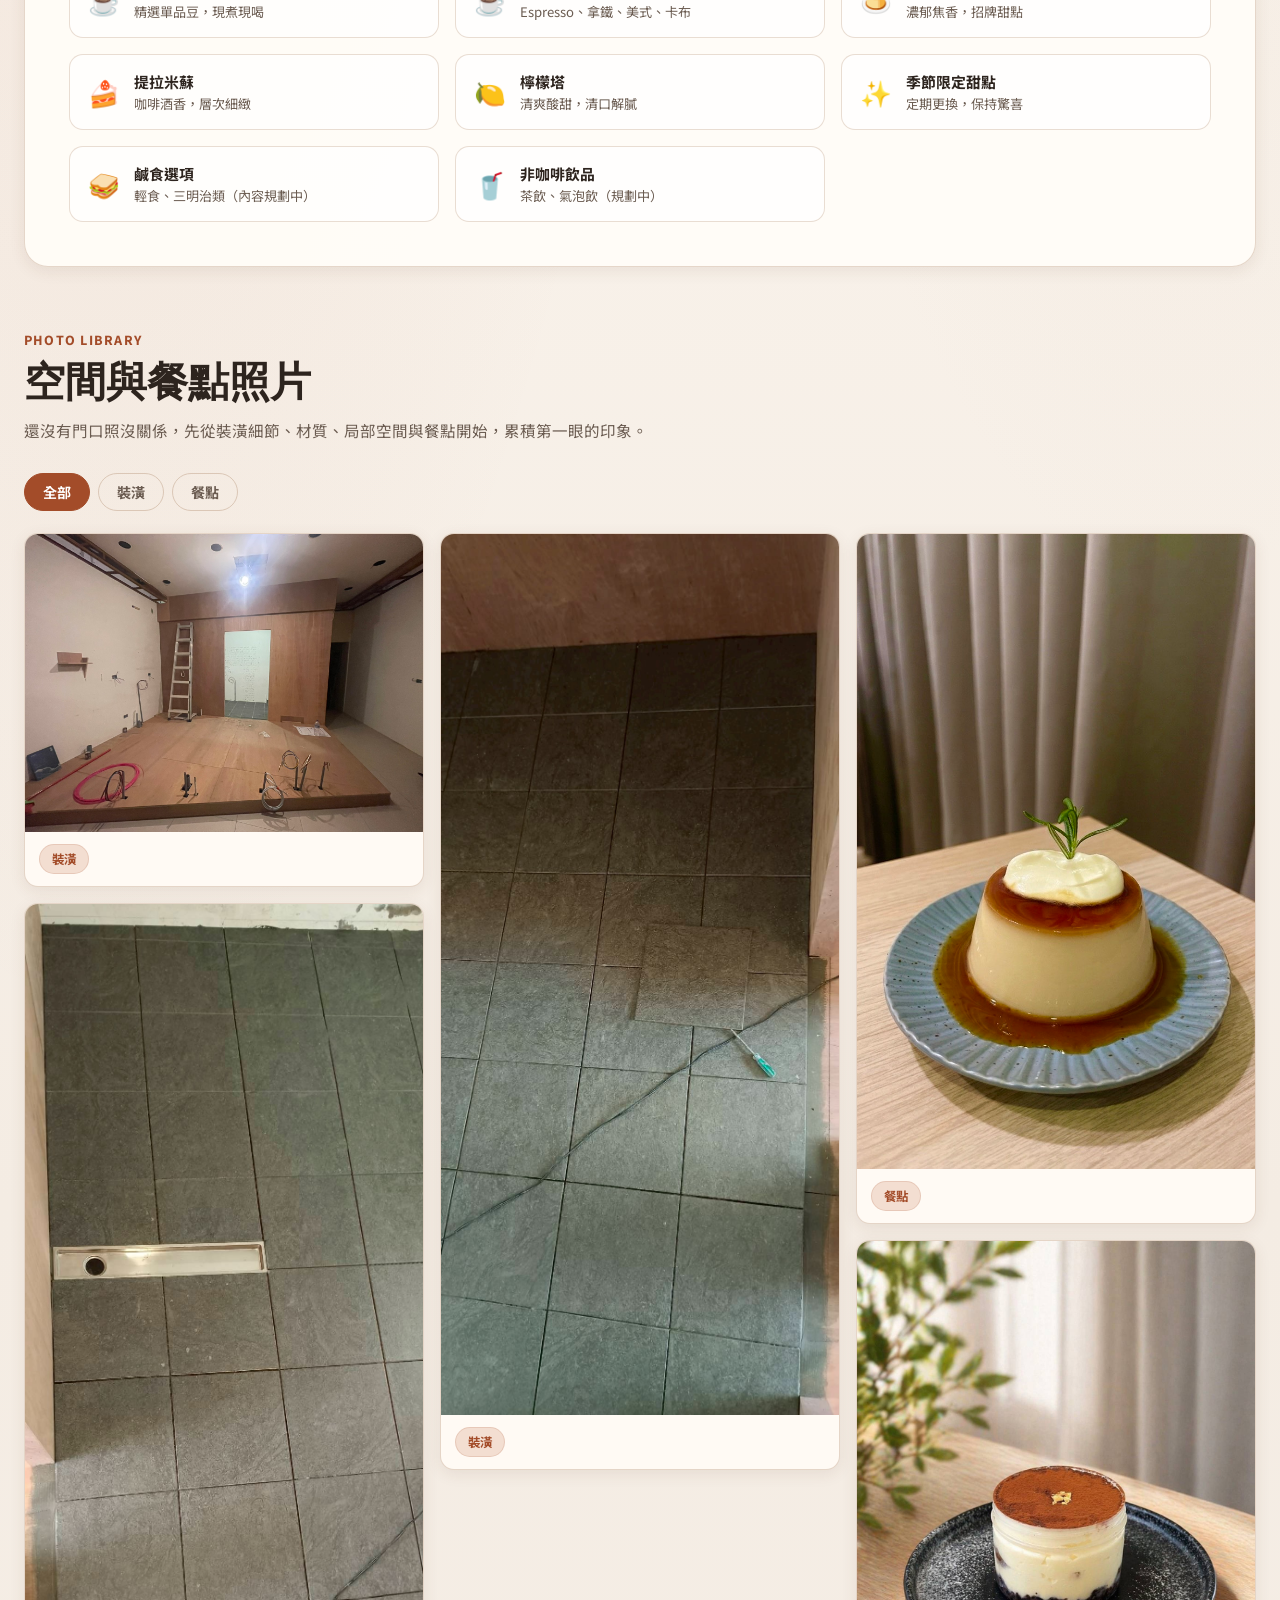
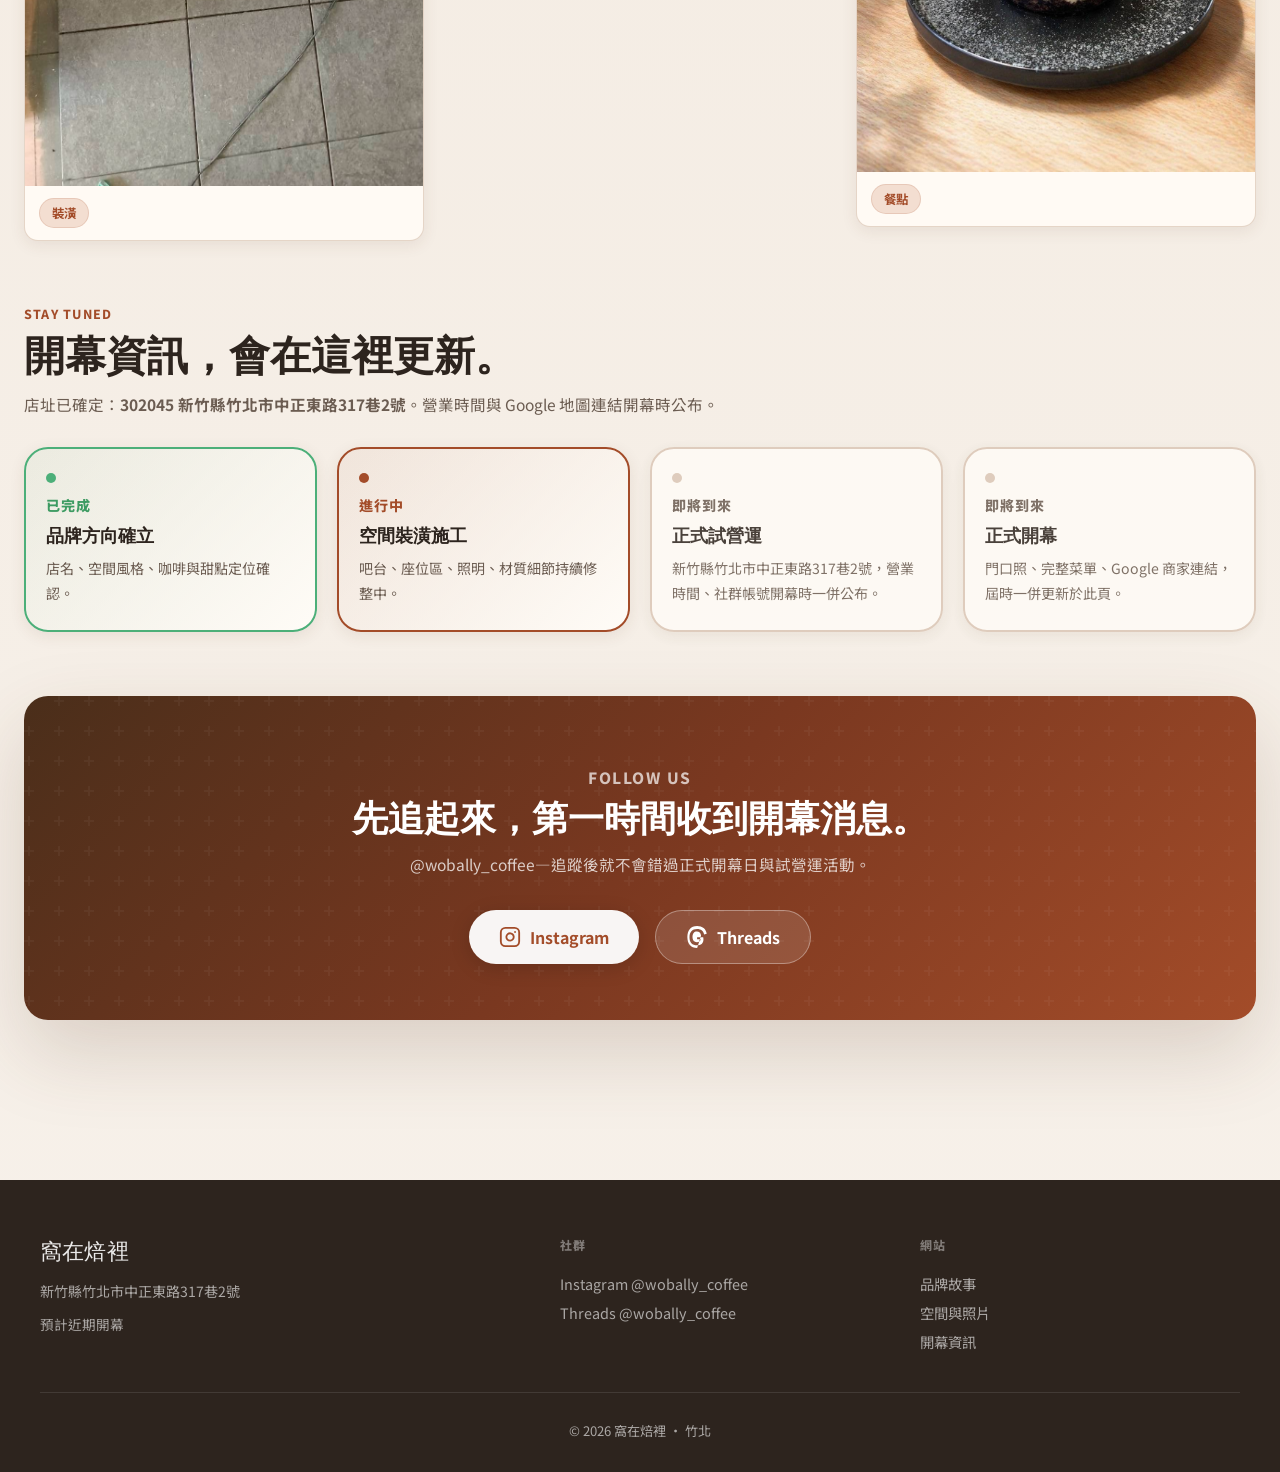
==== commit 1eaf3681: "Add CMS and SEO" ====
--- a/index.html
+++ b/index.html
@@ -60,11 +60,11 @@
       <div class="hero-bg-image" aria-hidden="true"></div>
       <div class="hero-inner">
         <div class="hero-copy fade-in">
-          <p class="eyebrow">Coming Soon · 新竹竹北</p>
-          <h1>窩在焙裡</h1>
-          <div class="hero-address">📍 新竹縣竹北市中正東路317巷2號</div>
-          <p class="hero-tagline">一間正在竹北慢慢成形的咖啡廳。</p>
-          <p class="intro">
+          <p class="eyebrow" id="cms-eyebrow">Coming Soon · 新竹竹北</p>
+          <h1 id="cms-title">窩在焙裡</h1>
+          <div class="hero-address" id="cms-address">📍 新竹縣竹北市中正東路317巷2號</div>
+          <p class="hero-tagline" id="cms-tagline">一間正在竹北慢慢成形的咖啡廳。</p>
+          <p class="intro" id="cms-intro">
             店還在裝潢中，但我們已經開始把空間氣氛、甜點方向和咖啡日常慢慢記錄下來。
             讓你在正式開幕前，就先認識這間店。
           </p>
@@ -296,12 +296,13 @@
     <div class="footer-inner">
       <div class="footer-brand">
         <a class="brand-mark" href="index.html">窩在焙裡</a>
-        <p>新竹縣竹北市<br>中正東路317巷2號</p>
+        <p id="cms-footer-address">新竹縣竹北市<br>中正東路317巷2號</p>
+        <p id="cms-footer-hours" style="margin-top:0.5rem;font-size:0.85rem;color:var(--text-light)">預計近期開幕</p>
       </div>
       <div class="footer-links">
         <p class="footer-label">社群</p>
-        <a href="https://www.instagram.com/wobally_coffee" target="_blank" rel="noopener">Instagram @wobally_coffee</a>
-        <a href="https://www.threads.com/@wobally_coffee" target="_blank" rel="noopener">Threads @wobally_coffee</a>
+        <a id="cms-footer-ig" href="https://www.instagram.com/wobally_coffee" target="_blank" rel="noopener">Instagram @wobally_coffee</a>
+        <a id="cms-footer-threads" href="https://www.threads.com/@wobally_coffee" target="_blank" rel="noopener">Threads @wobally_coffee</a>
       </div>
       <div class="footer-links">
         <p class="footer-label">網站</p>
